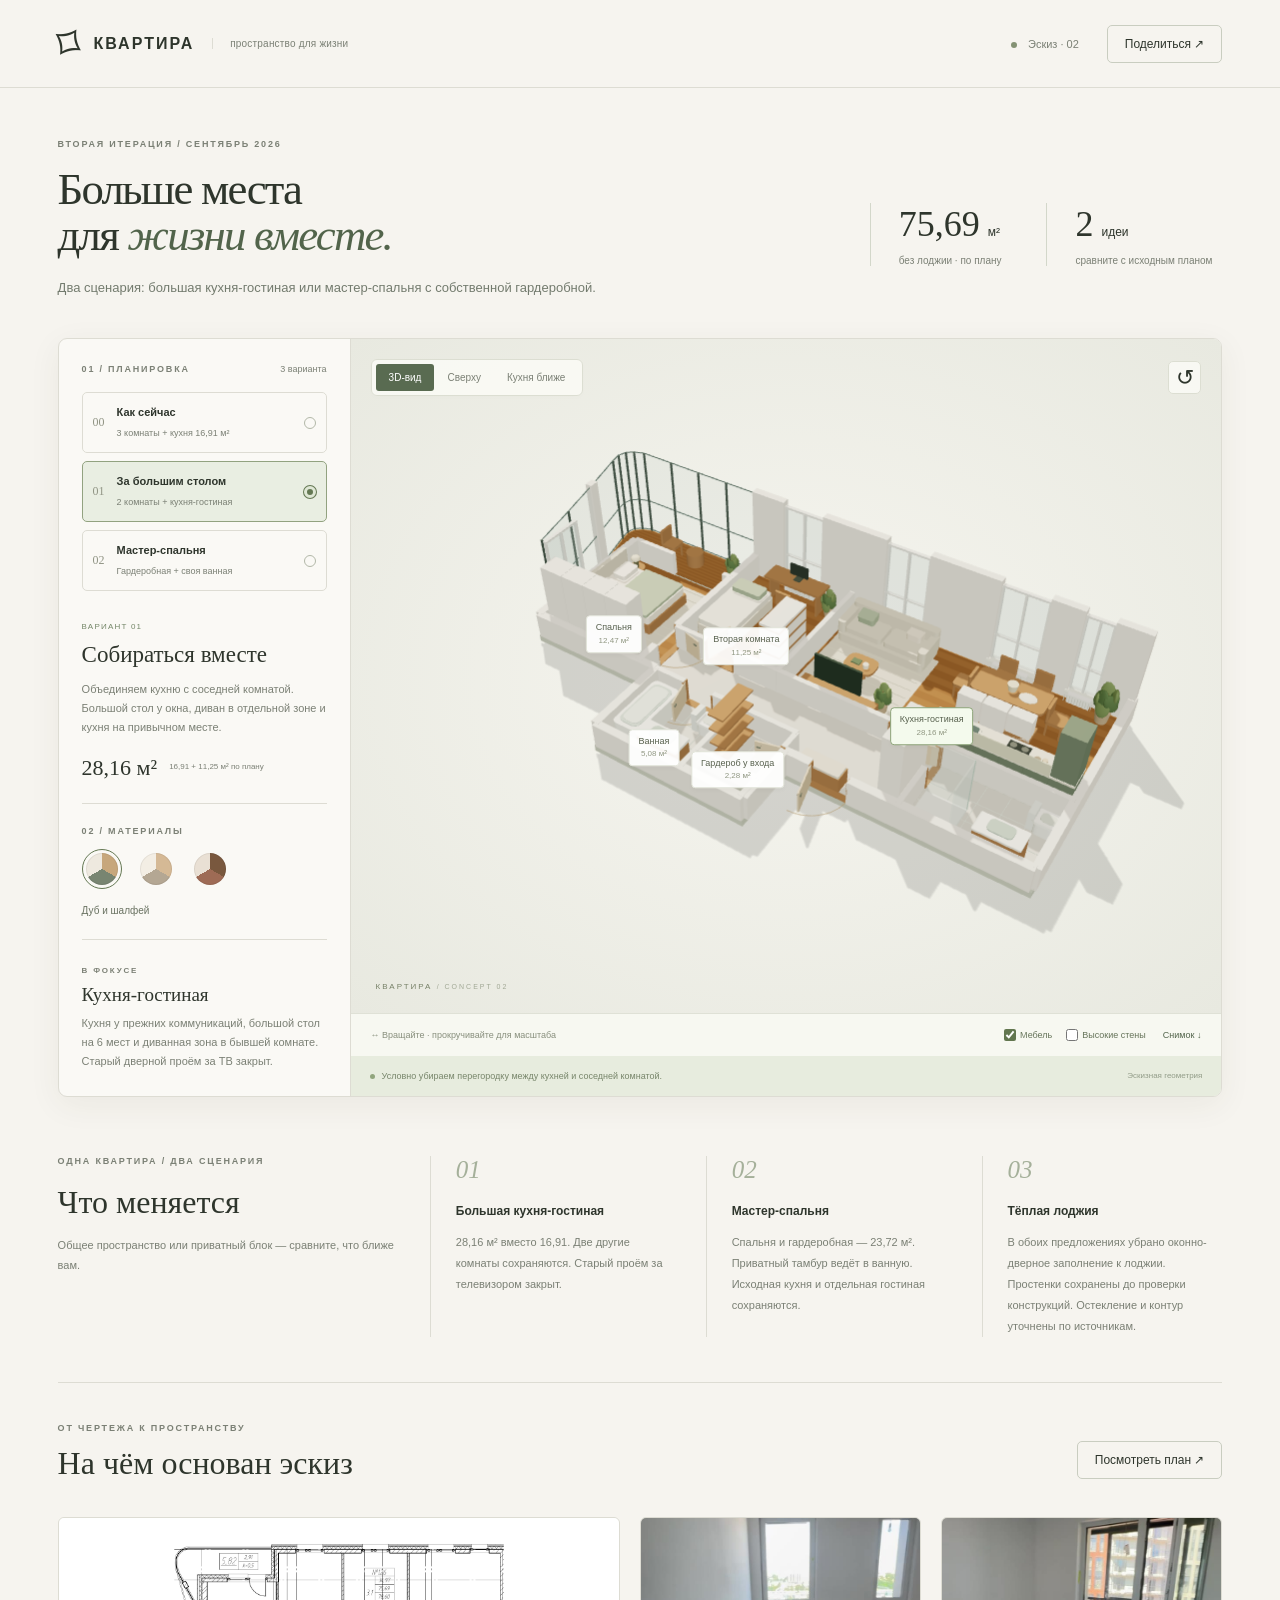
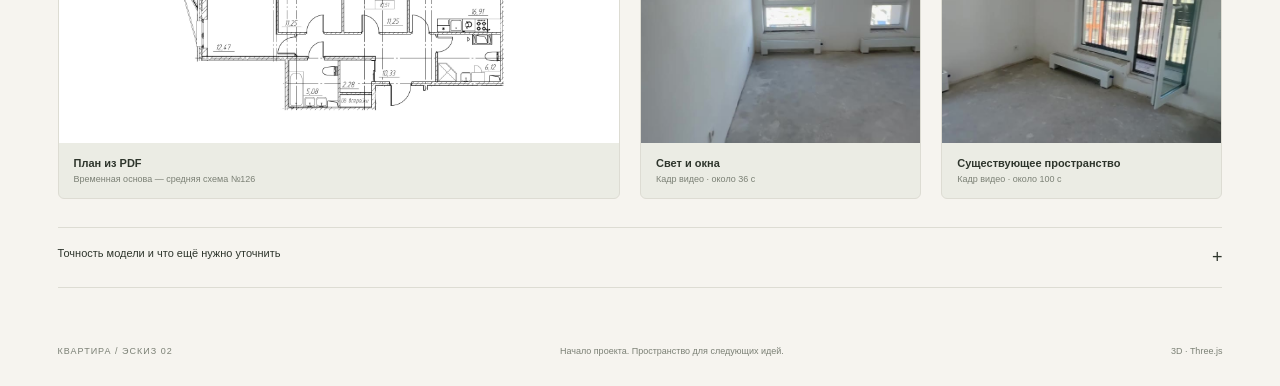
==== index.html @ ef35670b "Add master suite layout and refine balcony and door geometry" ====
<!doctype html><html lang="ru"><head><meta charset="UTF-8"><meta name="viewport" content="width=device-width,initial-scale=1"><meta name="theme-color" content="#f5f3ed"><title>Квартира — пространство для жизни</title><meta name="description" content="Интерактивный эскиз квартиры: из трёхкомнатной в двухкомнатную с большой кухней-гостиной."><link rel="icon" type="image/svg+xml" href="assets/favicon.svg"><link rel="stylesheet" href="style.css"><script type="importmap">{"imports":{"three":"./vendor/three.module.js"}}</script></head><body>
<header><a class="brand" href="#" aria-label="Квартира — начало"><span class="brand-icon">⌑</span> КВАРТИРА<span class="brand-sub">пространство для жизни</span></a><div class="header-right"><span class="status"><i></i> Эскиз · 02</span><button id="share" class="button">Поделиться ↗</button></div></header>
<main><section class="intro"><div><p class="eyebrow">ВТОРАЯ ИТЕРАЦИЯ / СЕНТЯБРЬ 2026</p><h1>Больше места<br>для <em>жизни вместе.</em></h1><p class="lede">Два сценария: большая кухня-гостиная<br class="mobile-break"> или мастер-спальня с собственной гардеробной.</p></div><div class="intro-stats"><div><strong>75,69<span>м²</span></strong><small>без лоджии · по плану</small></div><div><strong>2<span>идеи</span></strong><small>сравните с исходным планом</small></div></div></section>
<section class="workspace" aria-label="Интерактивная модель квартиры"><aside class="sidebar"><div class="side-heading"><span class="eyebrow">01 / ПЛАНИРОВКА</span><span class="small-label">3 варианта</span></div><div class="variants" role="group" aria-label="Варианты планировки">
<button class="variant" data-variant="original" aria-pressed="false"><span class="variant-number">00</span><span><b>Как сейчас</b><small>3 комнаты + кухня 16,91 м²</small></span><span class="radio"></span></button>
<button class="variant active" data-variant="table" aria-pressed="true"><span class="variant-number">01</span><span><b>За большим столом</b><small>2 комнаты + кухня-гостиная</small></span><span class="radio"></span></button>
<button class="variant" data-variant="master" aria-pressed="false"><span class="variant-number">02</span><span><b>Мастер-спальня</b><small>Гардеробная + своя ванная</small></span><span class="radio"></span></button></div>
<div class="concept"><span class="tag" id="variant-tag">ВАРИАНТ 01</span><h2 id="variant-title">Собираться вместе</h2><p id="variant-description">Объединяем кухню с соседней комнатой. Большой стол у окна, диван в отдельной зоне и кухня на привычном месте.</p><div class="concept-metric"><b id="kitchen-area">28,16 м²</b><span id="area-caption">16,91 + 11,25 м² по плану</span></div></div>
<div class="palette-section"><p class="eyebrow">02 / МАТЕРИАЛЫ</p><div class="palettes" role="group" aria-label="Палитра интерьера"><button data-palette="sage" class="palette active" aria-label="Дуб и шалфей" aria-pressed="true"><i style="--a:#c7a77c;--b:#788571;--c:#eee9df"></i></button><button data-palette="sand" class="palette" aria-label="Тёплый минимализм" aria-pressed="false"><i style="--a:#d5b995;--b:#b4a793;--c:#f3eee4"></i></button><button data-palette="clay" class="palette" aria-label="Орех и терракота" aria-pressed="false"><i style="--a:#79583e;--b:#9e6b55;--c:#e9e0d4"></i></button></div><span id="palette-name">Дуб и шалфей</span></div>
<div class="room-info" aria-live="polite"><span class="eyebrow">В ФОКУСЕ</span><h3 id="room-title">Кухня-гостиная</h3><p id="room-description">Кухня у прежних коммуникаций, большой стол на 6 мест и диванная зона в бывшей комнате.</p></div></aside>
<div class="model-panel"><div class="model-toolbar"><div class="segmented" role="group" aria-label="Ракурс"><button data-view="iso" class="active" aria-pressed="true">3D-вид</button><button data-view="top" aria-pressed="false">Сверху</button><button data-view="kitchen" aria-pressed="false">Кухня ближе</button></div><button class="icon-button" id="reset-camera" title="Вернуть начальный ракурс" aria-label="Вернуть начальный ракурс">↺</button></div><div id="viewer" tabindex="0" role="region" aria-label="3D-модель квартиры. Вращение мышью или стрелками, масштаб колесом либо клавишами плюс и минус."><div class="loading" id="loading">Собираем пространство…</div><div id="labels" aria-hidden="true"></div><div class="model-watermark">КВАРТИРА <span>/ CONCEPT 02</span></div></div><div class="model-footer"><span class="gesture">↔ Вращайте · прокручивайте для масштаба</span><div class="model-actions"><label><input id="furniture" type="checkbox" checked> Мебель</label><label><input id="full-walls" type="checkbox"> Высокие стены</label><button id="save-image" title="Сохранить текущий ракурс PNG">Снимок ↓</button></div></div><div class="model-note"><span class="note-dot"></span><span id="model-note">Условно убираем перегородку между кухней и соседней комнатой.</span><span class="scale-note">Эскизная геометрия</span></div></div></section>
<section class="below"><div class="section-intro"><p class="eyebrow">ОДНА КВАРТИРА / ДВА СЦЕНАРИЯ</p><h2>Что меняется</h2><p>Общее пространство или приватный блок — сравните, что ближе вам.</p></div><div class="idea-card"><span>01</span><h3>Большая кухня-гостиная</h3><p>28,16 м² вместо 16,91. Две другие комнаты сохраняются. Старый проём за телевизором закрыт.</p></div><div class="idea-card"><span>02</span><h3>Мастер-спальня</h3><p>Спальня и гардеробная — 23,72 м². Приватный тамбур ведёт в ванную. Исходная кухня и отдельная гостиная сохраняются.</p></div><div class="idea-card"><span>03</span><h3>Тёплая лоджия</h3><p>В обоих предложениях убрано оконно-дверное заполнение к лоджии. Простенки сохранены до проверки конструкций. Остекление и контур уточнены по источникам.</p></div></section>
<section class="sources"><div class="source-header"><div><p class="eyebrow">ОТ ЧЕРТЕЖА К ПРОСТРАНСТВУ</p><h2>На чём основан эскиз</h2></div><button class="button" id="open-plan">Посмотреть план ↗</button></div><div class="source-grid"><figure class="plan-card"><img src="assets/plan.jpg" alt="Исходный план: три комнаты, кухня, два санузла, кладовая и лоджия" loading="lazy"><figcaption><b>План из PDF</b><span>Временная основа — средняя схема №126</span></figcaption></figure><figure><img src="assets/interior-01.jpg" alt="Высокие узкие окна и радиаторы в квартире до ремонта" loading="lazy"><figcaption><b>Свет и окна</b><span>Кадр видео · около 36 с</span></figcaption></figure><figure><img src="assets/interior-02.jpg" alt="Предчистовая отделка и выход из комнаты на лоджию" loading="lazy"><figcaption><b>Существующее пространство</b><span>Кадр видео · около 100 с</span></figcaption></figure></div><details><summary>Точность модели и что ещё нужно уточнить <span>+</span></summary><div class="details-content"><p>В PDF три близких плана: №198, №126 и №54. Номер вашей квартиры ещё не подтверждён. За временную основу взята схема №126: 75,69 м² без лоджии и 78,60 м² с коэффициентом лоджии. Лоджия фактически 5,82 м².</p><p>Площади в интерфейсе прочитаны с чертежа. Линейные размеры, толщина стен, оконные проёмы и мебель восстановлены приблизительно; высота 2,75 м принята для визуализации. Просмотрены 18 кадров видео длительностью 2:20; аудио не транскрибировано.</p><p>Объединение — гипотеза для обсуждения. До ремонта нужно подтвердить конструкцию перегородки, инженерные ограничения, тип плиты и допустимость перепланировки. Мокрые зоны сохранены. В предложениях лоджия показана тёплой: оконно-дверное заполнение демонтировано, простенки оставлены. В легенде PDF несущие стены не обозначены; их статус и возможность дальнейшего демонтажа требуют конструктивного плана. В мастер-варианте объединение функциональное: сохранённая стена между комнатами обходится через приватный тамбур. Это не строительный проект.</p></div></details></section>
<footer><span>КВАРТИРА / ЭСКИЗ 02</span><span>Начало проекта. Пространство для следующих идей.</span><a href="https://threejs.org/" target="_blank" rel="noreferrer">3D · Three.js</a></footer></main><dialog id="plan-dialog"><button id="close-plan" class="button" autofocus>Закрыть ×</button><h2>Исходная схема</h2><img src="assets/plan.jpg" alt="Увеличенный план квартиры из PDF"><p>Средний план №126. Соответствие вашей квартире нужно подтвердить.</p></dialog><div id="toast" role="status" aria-live="polite"></div><script type="module" src="app.js"></script></body></html>
---- style.css ----
:root{--paper:#f6f4ef;--ink:#2e352c;--muted:#7b8075;--line:#dddcd3;--green:#52644b;--soft:#e8ecdf}*{box-sizing:border-box}body{margin:0;background:var(--paper);color:var(--ink);font-family:Arial,Helvetica,sans-serif;font-size:14px;-webkit-font-smoothing:antialiased}button,a,input{-webkit-tap-highlight-color:transparent}button{font:inherit;color:inherit;cursor:pointer}button:focus-visible,a:focus-visible,summary:focus-visible,#viewer:focus-visible{outline:3px solid #8eaa79;outline-offset:3px}a{color:inherit;text-decoration:none}header{height:88px;padding:0 4.5%;display:flex;align-items:center;justify-content:space-between;border-bottom:1px solid var(--line)}.brand{display:flex;align-items:center;gap:12px;font-size:16px;font-weight:700;letter-spacing:2px}.brand-icon{font-size:42px;line-height:1;font-weight:400;transform:rotate(-12deg)}.brand-sub{font-size:10px;letter-spacing:.2px;font-weight:400;border-left:1px solid var(--line);padding-left:17px;margin-left:6px;color:var(--muted)}.header-right{display:flex;gap:28px;align-items:center}.status{font-size:11px;color:var(--muted)}.status i{display:inline-block;width:6px;height:6px;background:#849274;border-radius:100%;margin-right:8px}.button{border:1px solid #c9cdc0;padding:11px 17px;border-radius:5px;background:transparent;font-size:12px}.button:hover{background:#e9ecdf}main{max-width:1720px;margin:auto;padding:0 4.5%}.intro{display:flex;justify-content:space-between;align-items:center;padding:51px 0 39px}.eyebrow{font-size:9px;font-weight:600;letter-spacing:1.8px;color:var(--muted);margin:0 0 18px}h1{font:400 clamp(36px,3.5vw,57px)/1.02 Georgia,'Times New Roman',serif;letter-spacing:-1.8px;margin:0 0 19px}h1 em{font-weight:400;color:var(--green)}.lede{line-height:1.7;font-size:13px;color:#737b6e;margin:0}.mobile-break{display:none}.intro-stats{display:flex;gap:45px;padding:30px 10px 0 30px}.intro-stats>div{border-left:1px solid #d3d7ca;padding-left:28px}.intro-stats strong{font:400 36px Georgia,serif;white-space:nowrap}.intro-stats strong span{font:12px Arial,sans-serif;margin-left:8px}.intro-stats small{display:block;margin-top:10px;font-size:10px;color:var(--muted)}.workspace{display:grid;grid-template-columns:292px minmax(0,1fr);border:1px solid var(--line);border-radius:9px;overflow:hidden;background:#faf9f5;box-shadow:0 8px 32px #383c2510}.sidebar{padding:25px 23px;border-right:1px solid var(--line)}.side-heading{display:flex;justify-content:space-between}.side-heading .eyebrow{margin-bottom:18px}.small-label{font-size:9px;color:var(--muted)}.variants{display:grid;gap:8px}.variant{width:100%;display:flex;align-items:center;text-align:left;gap:12px;border:1px solid var(--line);border-radius:5px;background:transparent;padding:13px 10px}.variant:hover{background:#f0f2e8}.variant.active{background:#e9eee2;border-color:#92a280}.variant-number{font:12px Georgia,serif;color:#919585}.variant b{display:block;font-size:11px;margin-bottom:5px}.variant small{font-size:9px;color:var(--muted);white-space:nowrap}.radio{width:12px;height:12px;border:1px solid #b2b8a8;border-radius:100%;margin-left:auto;flex-shrink:0}.active .radio{background:#647853;border:3px solid #dfe7d5;box-shadow:0 0 0 1px #647853}.concept{padding:25px 0 22px;border-bottom:1px solid var(--line)}.tag{font-size:8px;letter-spacing:1.2px;color:#748768}.concept h2{font:400 23px/1.1 Georgia,serif;margin:10px 0 12px}.concept p,.room-info p{font-size:11px;line-height:1.75;color:var(--muted);margin:0}.concept-metric{margin-top:17px;display:flex;align-items:center;gap:12px}.concept-metric b{font:22px Georgia,serif;white-space:nowrap}.concept-metric span{font-size:8px;color:var(--muted);line-height:1.6}.palette-section{padding:22px 0;border-bottom:1px solid var(--line)}.palette-section .eyebrow{margin-bottom:13px}.palettes{display:flex;gap:14px;margin-bottom:12px}.palette{border:1px solid transparent;background:transparent;border-radius:100%;padding:3px;display:flex}.palette.active{border-color:#647853}.palette i{width:32px;height:32px;border-radius:100%;background:conic-gradient(var(--a) 0 120deg,var(--b) 120deg 240deg,var(--c) 240deg);box-shadow:inset 0 0 0 1px #0001}.palette-section>span{font-size:10px;color:#697261}.room-info{padding-top:20px}.room-info .eyebrow{font-size:8px}.room-info h3{font:19px Georgia,serif;margin:8px 0}.model-panel{min-width:0;position:relative;display:flex;flex-direction:column;background:#eeeee7}.model-toolbar{position:absolute;top:20px;left:20px;right:20px;display:flex;justify-content:space-between;align-items:center;z-index:3;pointer-events:none}.model-toolbar>*{pointer-events:auto}.segmented{display:flex;background:#fafaf5e8;border:1px solid #dcded2;padding:4px;border-radius:6px;box-shadow:0 2px 6px #00000003}.segmented button{background:transparent;border:0;border-radius:3px;padding:8px 13px;font-size:10px;color:var(--muted)}.segmented .active{background:#596b51;color:white}.icon-button{width:33px;height:33px;font-size:22px;background:#fafaf5e8;border:1px solid #dcded2;border-radius:5px}#viewer{position:relative;flex:1;min-height:590px;overflow:hidden;touch-action:none;outline-offset:-4px;background:radial-gradient(ellipse at center,#f6f5ef,#e8e9e0)}#viewer canvas{display:block;width:100%;height:100%;position:absolute;inset:0}#labels{position:absolute;inset:0;pointer-events:none;z-index:2}.room-label{position:absolute;transform:translate(-50%,-50%);text-align:center;font-size:9px;line-height:1.5;white-space:nowrap;color:#59624f;background:#fffffff0;padding:5px 9px;border-radius:4px;box-shadow:0 2px 5px #00000007;pointer-events:auto;cursor:pointer;border:1px solid #e1e3d8}.room-label small{display:block;font-size:8px;color:#909782}.room-label.selected{border-color:#8ca378;background:#f4faed}.model-watermark{position:absolute;bottom:22px;left:25px;z-index:2;font-size:8px;letter-spacing:2px;color:#778168;pointer-events:none}.model-watermark span{font-size:7px;color:#a1a895}.model-footer{display:flex;justify-content:space-between;gap:15px;align-items:center;padding:15px 20px;border-top:1px solid #dfe1d6;background:#f7f8f1;font-size:9px;color:#888f7d}.model-actions{display:flex;align-items:center;gap:14px;flex-wrap:wrap}.model-actions label{display:flex;align-items:center;gap:4px;white-space:nowrap;color:#66745a}.model-actions input{width:12px;height:12px;accent-color:#62764f;margin:0}.model-actions button{border:0;background:none;font-size:9px;padding:0 0 0 3px;color:#52644b}.model-note{padding:13px 19px;display:flex;align-items:center;gap:7px;font-size:9px;background:#e7ecde;color:#78866b;line-height:1.6}.note-dot{width:5px;height:5px;border-radius:100%;background:#91a57d;flex-shrink:0}.scale-note{margin-left:auto;white-space:nowrap;font-size:8px;color:#929c88}.below{display:grid;grid-template-columns:1.4fr 1fr 1fr 1fr;gap:35px;padding:59px 0 45px}.section-intro h2,.source-header h2{font:32px Georgia,serif;margin:0 0 15px}.section-intro p:last-child{font-size:11px;line-height:1.8;color:var(--muted)}.idea-card{border-left:1px solid var(--line);padding-left:25px}.idea-card>span{font:italic 25px Georgia,serif;color:#a5b09a}.idea-card h3{font-size:12px;line-height:1.5;margin:18px 0 12px}.idea-card p{font-size:11px;line-height:1.9;color:var(--muted);margin:0}.sources{border-top:1px solid var(--line);padding:40px 0}.source-header{display:flex;justify-content:space-between;align-items:center;margin-bottom:20px}.source-header .eyebrow{margin-bottom:12px}.source-grid{display:grid;grid-template-columns:2fr 1fr 1fr;gap:20px}figure{margin:0;background:#ebece4;border:1px solid var(--line);border-radius:6px;overflow:hidden}figure>img{width:100%;height:225px;object-fit:cover;display:block}.plan-card>img{object-fit:contain;padding:16px;background:white}figcaption{padding:14px 15px;display:grid;gap:5px}figcaption b{font-size:11px}figcaption span{font-size:9px;color:var(--muted)}details{border-block:1px solid var(--line);margin-top:28px}summary{padding:19px 0;list-style:none;cursor:pointer;font-size:11px;display:flex;justify-content:space-between}summary span{font-size:18px}.details-content{max-width:900px;line-height:1.9;color:var(--muted);font-size:12px;padding:0 0 20px}footer{display:flex;gap:20px;justify-content:space-between;padding:18px 0 30px;font-size:9px;color:var(--muted)}footer>span:first-child{letter-spacing:1px}dialog{max-width:95vw;max-height:90vh;border:1px solid #ccc;border-radius:9px;background:var(--paper);padding:25px;color:var(--ink)}dialog::backdrop{background:#26301a88;backdrop-filter:blur(4px)}dialog img{max-width:100%;max-height:62vh;object-fit:contain}dialog h2{font:28px Georgia,serif}dialog .button{float:right}dialog p{font-size:12px;color:var(--muted)}#toast{position:fixed;bottom:25px;left:50%;transform:translate(-50%,20px);z-index:20;padding:14px 22px;border-radius:6px;background:#34422e;color:white;font-size:12px;opacity:0;transition:.2s;pointer-events:none;max-width:90vw}#toast.visible{opacity:1;transform:translate(-50%,0)}.loading{position:absolute;top:50%;left:50%;transform:translate(-50%,-50%);color:#87917c;font:18px Georgia,serif}.loading.error{width:75%;text-align:center;font:14px/1.8 Arial,sans-serif;z-index:5}.loading.error a{text-decoration:underline}button:disabled{opacity:.5;cursor:not-allowed}@media(min-width:1450px){#viewer{min-height:690px}.sidebar{padding:29px}.workspace{grid-template-columns:315px 1fr}.variant b{font-size:12px}.variant small{font-size:10px}.concept p,.room-info p{font-size:12px}}@media(max-width:1100px){main{padding:0 3%}header{padding:0 3%}.intro-stats{gap:22px}.intro-stats>div{padding-left:18px}.intro-stats strong{font-size:30px}.workspace{grid-template-columns:255px 1fr}.sidebar{padding:22px 16px}.variant{gap:8px}.variant small{font-size:8px}.gesture{display:none}.model-footer{justify-content:flex-end}.scale-note{display:none}.below{gap:20px}.idea-card{padding-left:20px}#viewer{min-height:630px}.room-label{font-size:8px;padding:3px 5px}}@media(max-width:760px){header{height:68px;padding:0 5%}.brand-sub,.status{display:none}.brand{font-size:13px}.brand-icon{font-size:34px}.button{font-size:10px;padding:10px 13px}main{padding:0 5%}.intro{padding:34px 0 26px;display:block}h1{font-size:43px}.intro .eyebrow{font-size:8px}.lede{font-size:11px}.intro-stats{padding:24px 0 0;gap:35px}.intro-stats>div{border-left:0;padding-left:0}.intro-stats strong{font-size:26px}.intro-stats small{font-size:9px;margin-top:7px}.workspace{display:flex;flex-direction:column;overflow:visible}.sidebar{display:contents}.side-heading{order:0;padding:20px 17px 0}.variants{order:1;display:grid;grid-template-columns:repeat(3,1fr);padding:0 12px 15px;gap:6px}.variant{display:block;position:relative;padding:12px 7px;min-height:92px}.variant-number{font-size:10px;display:block;margin-bottom:8px}.variant b{font-size:10px;line-height:1.5;margin-bottom:0}.variant small{display:none}.radio{position:absolute;top:12px;right:10px;width:9px;height:9px}.model-panel{order:2;border-top:1px solid var(--line)}#viewer{min-height:440px}.model-toolbar{top:12px;left:10px;right:10px}.segmented button{padding:8px 11px;font-size:9px}.model-watermark{left:14px;font-size:7px;bottom:15px}.model-footer{padding:13px 10px;justify-content:center}.model-actions{font-size:9px;gap:16px}.model-note{padding:10px 12px;font-size:8px}.concept{order:3;padding:23px 19px 20px}.concept h2{font-size:26px}.concept p{font-size:12px;max-width:520px}.concept-metric span{font-size:9px}.palette-section{order:4;padding:20px;display:grid;grid-template-columns:1fr auto;align-items:center}.palette-section .eyebrow{grid-column:1;margin:0 0 9px}.palettes{grid-column:2;grid-row:1 / span 2;margin:0}.palette-section>span{grid-column:1;grid-row:2}.room-info{order:5;padding:20px}.room-info .eyebrow{margin-bottom:10px}.room-info p{font-size:12px}.below{grid-template-columns:1fr;gap:25px;padding:36px 0}.section-intro h2{font-size:30px}.section-intro p:last-child br{display:none}.idea-card{padding-left:18px;position:relative;padding-right:10px}.idea-card>span{float:left;margin:3px 20px 30px 0}.idea-card h3{margin:0 0 8px}.idea-card p{font-size:11px}.sources{padding:28px 0}.source-header h2{font-size:25px}.source-header{gap:12px;align-items:flex-start}.source-header .eyebrow{font-size:7px}.source-grid{grid-template-columns:1fr 1fr;gap:12px}.source-grid .plan-card{grid-column:1 / -1}.source-grid figure>img{height:200px}.source-grid .plan-card>img{height:auto;min-height:180px}figcaption{padding:12px}figcaption span{font-size:8px}footer{flex-wrap:wrap;font-size:8px;line-height:1.7}footer>span:nth-child(2){order:3;width:100%}.room-label{font-size:7px;padding:3px 4px}.room-label small{font-size:6px}dialog{padding:16px}}@media(prefers-reduced-motion:reduce){*{scroll-behavior:auto!important;transition:none!important}}
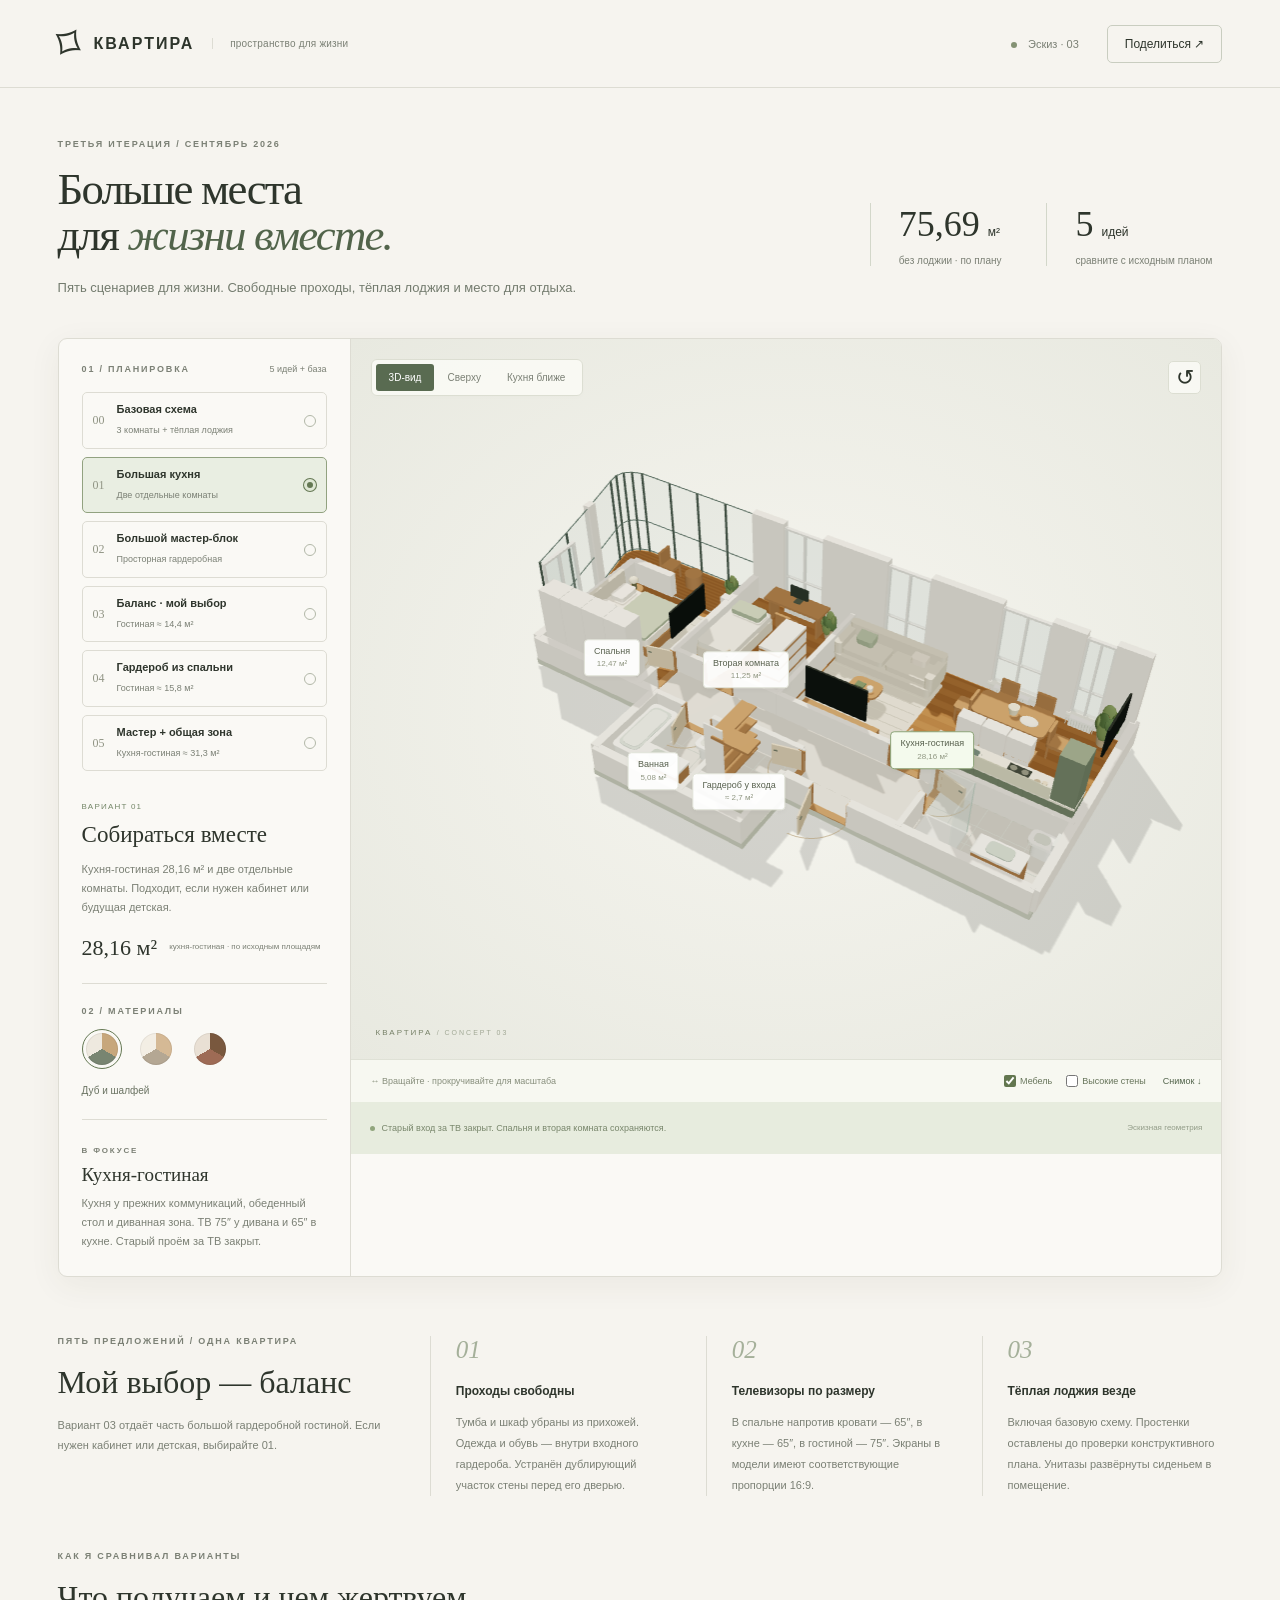
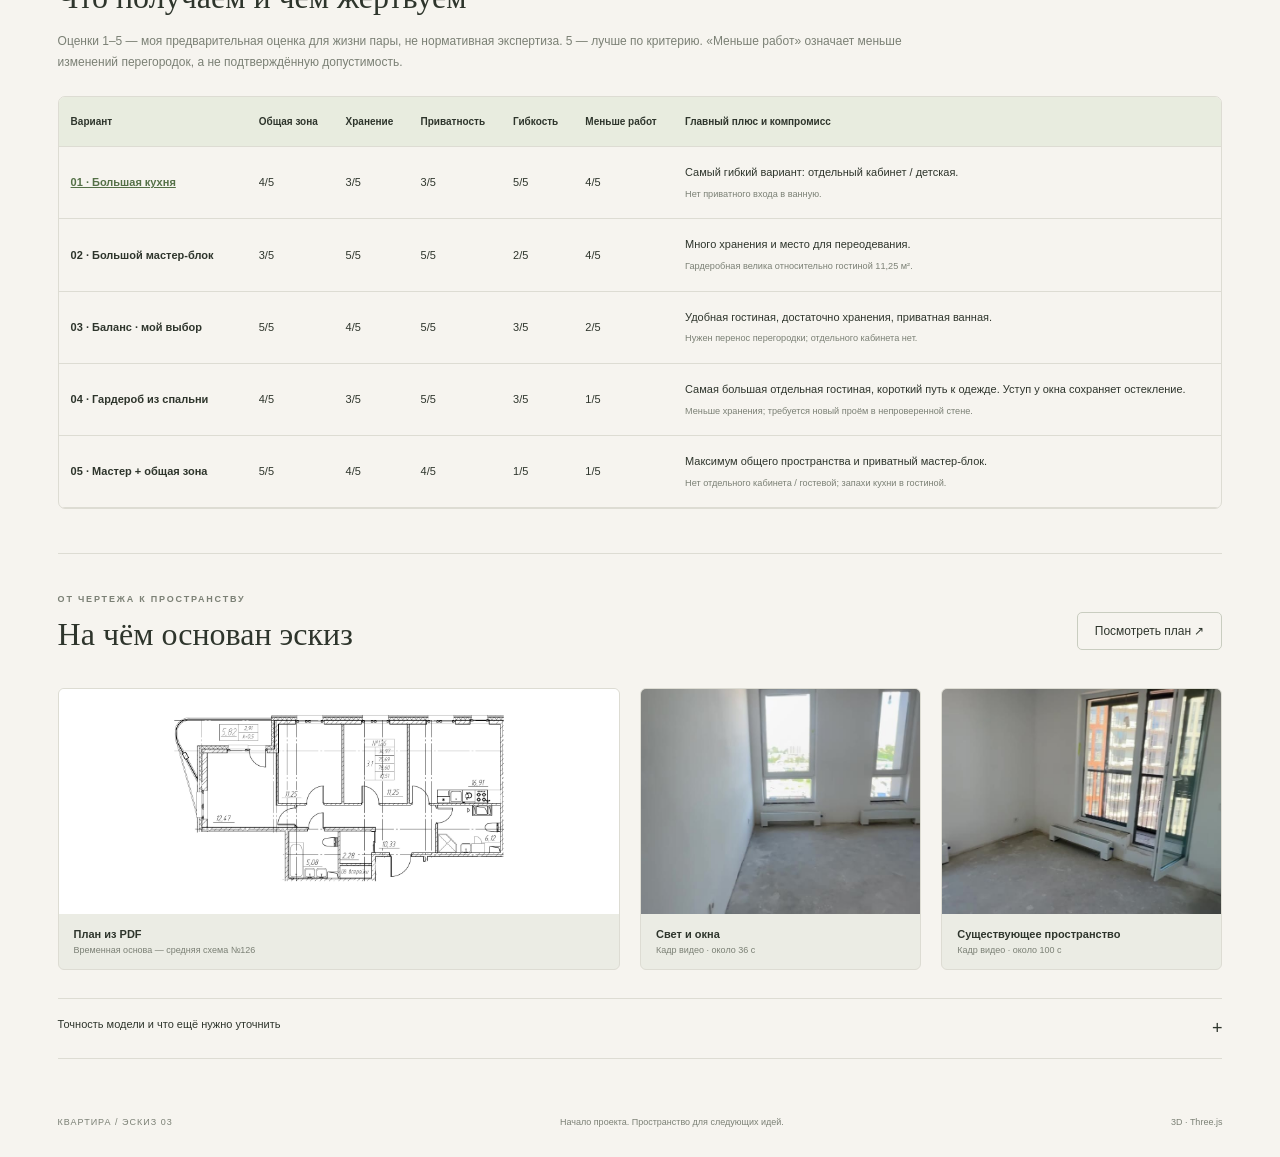
==== commit d29f4df8: "Add five planning options and fix circulation and furniture" ====
--- a/index.html
+++ b/index.html
@@ -1,14 +1,15 @@
 <!doctype html><html lang="ru"><head><meta charset="UTF-8"><meta name="viewport" content="width=device-width,initial-scale=1"><meta name="theme-color" content="#f5f3ed"><title>Квартира — пространство для жизни</title><meta name="description" content="Интерактивный эскиз квартиры: из трёхкомнатной в двухкомнатную с большой кухней-гостиной."><link rel="icon" type="image/svg+xml" href="assets/favicon.svg"><link rel="stylesheet" href="style.css"><script type="importmap">{"imports":{"three":"./vendor/three.module.js"}}</script></head><body>
-<header><a class="brand" href="#" aria-label="Квартира — начало"><span class="brand-icon">⌑</span> КВАРТИРА<span class="brand-sub">пространство для жизни</span></a><div class="header-right"><span class="status"><i></i> Эскиз · 02</span><button id="share" class="button">Поделиться ↗</button></div></header>
-<main><section class="intro"><div><p class="eyebrow">ВТОРАЯ ИТЕРАЦИЯ / СЕНТЯБРЬ 2026</p><h1>Больше места<br>для <em>жизни вместе.</em></h1><p class="lede">Два сценария: большая кухня-гостиная<br class="mobile-break"> или мастер-спальня с собственной гардеробной.</p></div><div class="intro-stats"><div><strong>75,69<span>м²</span></strong><small>без лоджии · по плану</small></div><div><strong>2<span>идеи</span></strong><small>сравните с исходным планом</small></div></div></section>
-<section class="workspace" aria-label="Интерактивная модель квартиры"><aside class="sidebar"><div class="side-heading"><span class="eyebrow">01 / ПЛАНИРОВКА</span><span class="small-label">3 варианта</span></div><div class="variants" role="group" aria-label="Варианты планировки">
+<header><a class="brand" href="#" aria-label="Квартира — начало"><span class="brand-icon">⌑</span> КВАРТИРА<span class="brand-sub">пространство для жизни</span></a><div class="header-right"><span class="status"><i></i> Эскиз · 03</span><button id="share" class="button">Поделиться ↗</button></div></header>
+<main><section class="intro"><div><p class="eyebrow">ТРЕТЬЯ ИТЕРАЦИЯ / СЕНТЯБРЬ 2026</p><h1>Больше места<br>для <em>жизни вместе.</em></h1><p class="lede">Пять сценариев для жизни.<br class="mobile-break"> Свободные проходы, тёплая лоджия и место для отдыха.</p></div><div class="intro-stats"><div><strong>75,69<span>м²</span></strong><small>без лоджии · по плану</small></div><div><strong>5<span>идей</span></strong><small>сравните с исходным планом</small></div></div></section>
+<section class="workspace" aria-label="Интерактивная модель квартиры"><aside class="sidebar"><div class="side-heading"><span class="eyebrow">01 / ПЛАНИРОВКА</span><span class="small-label">5 идей + база</span></div><div class="variants" role="group" aria-label="Варианты планировки">
 <button class="variant" data-variant="original" aria-pressed="false"><span class="variant-number">00</span><span><b>Как сейчас</b><small>3 комнаты + кухня 16,91 м²</small></span><span class="radio"></span></button>
 <button class="variant active" data-variant="table" aria-pressed="true"><span class="variant-number">01</span><span><b>За большим столом</b><small>2 комнаты + кухня-гостиная</small></span><span class="radio"></span></button>
 <button class="variant" data-variant="master" aria-pressed="false"><span class="variant-number">02</span><span><b>Мастер-спальня</b><small>Гардеробная + своя ванная</small></span><span class="radio"></span></button></div>
 <div class="concept"><span class="tag" id="variant-tag">ВАРИАНТ 01</span><h2 id="variant-title">Собираться вместе</h2><p id="variant-description">Объединяем кухню с соседней комнатой. Большой стол у окна, диван в отдельной зоне и кухня на привычном месте.</p><div class="concept-metric"><b id="kitchen-area">28,16 м²</b><span id="area-caption">16,91 + 11,25 м² по плану</span></div></div>
 <div class="palette-section"><p class="eyebrow">02 / МАТЕРИАЛЫ</p><div class="palettes" role="group" aria-label="Палитра интерьера"><button data-palette="sage" class="palette active" aria-label="Дуб и шалфей" aria-pressed="true"><i style="--a:#c7a77c;--b:#788571;--c:#eee9df"></i></button><button data-palette="sand" class="palette" aria-label="Тёплый минимализм" aria-pressed="false"><i style="--a:#d5b995;--b:#b4a793;--c:#f3eee4"></i></button><button data-palette="clay" class="palette" aria-label="Орех и терракота" aria-pressed="false"><i style="--a:#79583e;--b:#9e6b55;--c:#e9e0d4"></i></button></div><span id="palette-name">Дуб и шалфей</span></div>
 <div class="room-info" aria-live="polite"><span class="eyebrow">В ФОКУСЕ</span><h3 id="room-title">Кухня-гостиная</h3><p id="room-description">Кухня у прежних коммуникаций, большой стол на 6 мест и диванная зона в бывшей комнате.</p></div></aside>
-<div class="model-panel"><div class="model-toolbar"><div class="segmented" role="group" aria-label="Ракурс"><button data-view="iso" class="active" aria-pressed="true">3D-вид</button><button data-view="top" aria-pressed="false">Сверху</button><button data-view="kitchen" aria-pressed="false">Кухня ближе</button></div><button class="icon-button" id="reset-camera" title="Вернуть начальный ракурс" aria-label="Вернуть начальный ракурс">↺</button></div><div id="viewer" tabindex="0" role="region" aria-label="3D-модель квартиры. Вращение мышью или стрелками, масштаб колесом либо клавишами плюс и минус."><div class="loading" id="loading">Собираем пространство…</div><div id="labels" aria-hidden="true"></div><div class="model-watermark">КВАРТИРА <span>/ CONCEPT 02</span></div></div><div class="model-footer"><span class="gesture">↔ Вращайте · прокручивайте для масштаба</span><div class="model-actions"><label><input id="furniture" type="checkbox" checked> Мебель</label><label><input id="full-walls" type="checkbox"> Высокие стены</label><button id="save-image" title="Сохранить текущий ракурс PNG">Снимок ↓</button></div></div><div class="model-note"><span class="note-dot"></span><span id="model-note">Условно убираем перегородку между кухней и соседней комнатой.</span><span class="scale-note">Эскизная геометрия</span></div></div></section>
-<section class="below"><div class="section-intro"><p class="eyebrow">ОДНА КВАРТИРА / ДВА СЦЕНАРИЯ</p><h2>Что меняется</h2><p>Общее пространство или приватный блок — сравните, что ближе вам.</p></div><div class="idea-card"><span>01</span><h3>Большая кухня-гостиная</h3><p>28,16 м² вместо 16,91. Две другие комнаты сохраняются. Старый проём за телевизором закрыт.</p></div><div class="idea-card"><span>02</span><h3>Мастер-спальня</h3><p>Спальня и гардеробная — 23,72 м². Приватный тамбур ведёт в ванную. Исходная кухня и отдельная гостиная сохраняются.</p></div><div class="idea-card"><span>03</span><h3>Тёплая лоджия</h3><p>В обоих предложениях убрано оконно-дверное заполнение к лоджии. Простенки сохранены до проверки конструкций. Остекление и контур уточнены по источникам.</p></div></section>
-<section class="sources"><div class="source-header"><div><p class="eyebrow">ОТ ЧЕРТЕЖА К ПРОСТРАНСТВУ</p><h2>На чём основан эскиз</h2></div><button class="button" id="open-plan">Посмотреть план ↗</button></div><div class="source-grid"><figure class="plan-card"><img src="assets/plan.jpg" alt="Исходный план: три комнаты, кухня, два санузла, кладовая и лоджия" loading="lazy"><figcaption><b>План из PDF</b><span>Временная основа — средняя схема №126</span></figcaption></figure><figure><img src="assets/interior-01.jpg" alt="Высокие узкие окна и радиаторы в квартире до ремонта" loading="lazy"><figcaption><b>Свет и окна</b><span>Кадр видео · около 36 с</span></figcaption></figure><figure><img src="assets/interior-02.jpg" alt="Предчистовая отделка и выход из комнаты на лоджию" loading="lazy"><figcaption><b>Существующее пространство</b><span>Кадр видео · около 100 с</span></figcaption></figure></div><details><summary>Точность модели и что ещё нужно уточнить <span>+</span></summary><div class="details-content"><p>В PDF три близких плана: №198, №126 и №54. Номер вашей квартиры ещё не подтверждён. За временную основу взята схема №126: 75,69 м² без лоджии и 78,60 м² с коэффициентом лоджии. Лоджия фактически 5,82 м².</p><p>Площади в интерфейсе прочитаны с чертежа. Линейные размеры, толщина стен, оконные проёмы и мебель восстановлены приблизительно; высота 2,75 м принята для визуализации. Просмотрены 18 кадров видео длительностью 2:20; аудио не транскрибировано.</p><p>Объединение — гипотеза для обсуждения. До ремонта нужно подтвердить конструкцию перегородки, инженерные ограничения, тип плиты и допустимость перепланировки. Мокрые зоны сохранены. В предложениях лоджия показана тёплой: оконно-дверное заполнение демонтировано, простенки оставлены. В легенде PDF несущие стены не обозначены; их статус и возможность дальнейшего демонтажа требуют конструктивного плана. В мастер-варианте объединение функциональное: сохранённая стена между комнатами обходится через приватный тамбур. Это не строительный проект.</p></div></details></section>
-<footer><span>КВАРТИРА / ЭСКИЗ 02</span><span>Начало проекта. Пространство для следующих идей.</span><a href="https://threejs.org/" target="_blank" rel="noreferrer">3D · Three.js</a></footer></main><dialog id="plan-dialog"><button id="close-plan" class="button" autofocus>Закрыть ×</button><h2>Исходная схема</h2><img src="assets/plan.jpg" alt="Увеличенный план квартиры из PDF"><p>Средний план №126. Соответствие вашей квартире нужно подтвердить.</p></dialog><div id="toast" role="status" aria-live="polite"></div><script type="module" src="app.js"></script></body></html>
+<div class="model-panel"><div class="model-toolbar"><div class="segmented" role="group" aria-label="Ракурс"><button data-view="iso" class="active" aria-pressed="true">3D-вид</button><button data-view="top" aria-pressed="false">Сверху</button><button data-view="kitchen" aria-pressed="false">Кухня ближе</button></div><button class="icon-button" id="reset-camera" title="Вернуть начальный ракурс" aria-label="Вернуть начальный ракурс">↺</button></div><div id="viewer" tabindex="0" role="region" aria-label="3D-модель квартиры. Вращение мышью или стрелками, масштаб колесом либо клавишами плюс и минус."><div class="loading" id="loading">Собираем пространство…</div><div id="labels" aria-hidden="true"></div><div class="model-watermark">КВАРТИРА <span>/ CONCEPT 03</span></div></div><div class="model-footer"><span class="gesture">↔ Вращайте · прокручивайте для масштаба</span><div class="model-actions"><label><input id="furniture" type="checkbox" checked> Мебель</label><label><input id="full-walls" type="checkbox"> Высокие стены</label><button id="save-image" title="Сохранить текущий ракурс PNG">Снимок ↓</button></div></div><div class="model-note"><span class="note-dot"></span><span id="model-note">Условно убираем перегородку между кухней и соседней комнатой.</span><span class="scale-note">Эскизная геометрия</span></div></div></section>
+<section class="below"><div class="section-intro"><p class="eyebrow">ПЯТЬ ПРЕДЛОЖЕНИЙ / ОДНА КВАРТИРА</p><h2>Мой выбор — баланс</h2><p>Вариант 03 отдаёт часть большой гардеробной гостиной. Если нужен кабинет или детская, выбирайте 01.</p></div><div class="idea-card"><span>01</span><h3>Проходы свободны</h3><p>Тумба и шкаф убраны из прихожей. Одежда и обувь — внутри входного гардероба. Устранён дублирующий участок стены перед его дверью.</p></div><div class="idea-card"><span>02</span><h3>Телевизоры по размеру</h3><p>В спальне напротив кровати — 65″, в кухне — 65″, в гостиной — 75″. Экраны в модели имеют соответствующие пропорции 16:9.</p></div><div class="idea-card"><span>03</span><h3>Тёплая лоджия везде</h3><p>Включая базовую схему. Простенки оставлены до проверки конструктивного плана. Унитазы развёрнуты сиденьем в помещение.</p></div></section>
+<section class="comparison"><p class="eyebrow">КАК Я СРАВНИВАЛ ВАРИАНТЫ</p><h2>Что получаем и чем жертвуем</h2><p>Оценки 1–5 — моя предварительная оценка для жизни пары, не нормативная экспертиза. 5 — лучше по критерию. «Меньше работ» означает меньше изменений перегородок, а не подтверждённую допустимость.</p><div class="table-scroll"><table><thead><tr><th>Вариант</th><th>Общая зона</th><th>Хранение</th><th>Приватность</th><th>Гибкость</th><th>Меньше работ</th><th>Главный плюс и компромисс</th></tr></thead><tbody id="comparison-body"></tbody></table></div></section>
+<section class="sources"><div class="source-header"><div><p class="eyebrow">ОТ ЧЕРТЕЖА К ПРОСТРАНСТВУ</p><h2>На чём основан эскиз</h2></div><button class="button" id="open-plan">Посмотреть план ↗</button></div><div class="source-grid"><figure class="plan-card"><img src="assets/plan.jpg" alt="Исходный план: три комнаты, кухня, два санузла, кладовая и лоджия" loading="lazy"><figcaption><b>План из PDF</b><span>Временная основа — средняя схема №126</span></figcaption></figure><figure><img src="assets/interior-01.jpg" alt="Высокие узкие окна и радиаторы в квартире до ремонта" loading="lazy"><figcaption><b>Свет и окна</b><span>Кадр видео · около 36 с</span></figcaption></figure><figure><img src="assets/interior-02.jpg" alt="Предчистовая отделка и выход из комнаты на лоджию" loading="lazy"><figcaption><b>Существующее пространство</b><span>Кадр видео · около 100 с</span></figcaption></figure></div><details><summary>Точность модели и что ещё нужно уточнить <span>+</span></summary><div class="details-content"><p>В PDF три близких плана: №198, №126 и №54. Номер вашей квартиры ещё не подтверждён. За временную основу взята схема №126: 75,69 м² без лоджии и 78,60 м² с коэффициентом лоджии. Лоджия фактически 5,82 м².</p><p>Площади в интерфейсе прочитаны с чертежа. Линейные размеры, толщина стен, оконные проёмы и мебель восстановлены приблизительно; высота 2,75 м принята для визуализации. Просмотрены 18 кадров видео длительностью 2:20; аудио не транскрибировано.</p><p>Объединение — гипотеза для обсуждения. До ремонта нужно подтвердить конструкцию перегородки, инженерные ограничения, тип плиты и допустимость перепланировки. Мокрые зоны сохранены. Во всех схемах лоджия показана тёплой: оконно-дверное заполнение демонтировано, простенки оставлены. В легенде PDF несущие стены не обозначены; их статус и возможность дальнейшего демонтажа требуют конструктивного плана. Варианты 03–05 содержат предложения по переносу перегородок; вариант 04 — новый проём из спальни. Эти изменения требуют подтверждения ненесущего статуса. Входной гардероб расширен на 28 см в сторону коридора ради удобного входа. Значком ≈ отмечены площади, оценённые по эскизной геометрии. Это не строительный проект.</p></div></details></section>
+<footer><span>КВАРТИРА / ЭСКИЗ 03</span><span>Начало проекта. Пространство для следующих идей.</span><a href="https://threejs.org/" target="_blank" rel="noreferrer">3D · Three.js</a></footer></main><dialog id="plan-dialog"><button id="close-plan" class="button" autofocus>Закрыть ×</button><h2>Исходная схема</h2><img src="assets/plan.jpg" alt="Увеличенный план квартиры из PDF"><p>Средний план №126. Соответствие вашей квартире нужно подтвердить.</p></dialog><div id="toast" role="status" aria-live="polite"></div><script type="module" src="app.js"></script></body></html>
--- a/style.css
+++ b/style.css
@@ -1 +1,3 @@
 :root{--paper:#f6f4ef;--ink:#2e352c;--muted:#7b8075;--line:#dddcd3;--green:#52644b;--soft:#e8ecdf}*{box-sizing:border-box}body{margin:0;background:var(--paper);color:var(--ink);font-family:Arial,Helvetica,sans-serif;font-size:14px;-webkit-font-smoothing:antialiased}button,a,input{-webkit-tap-highlight-color:transparent}button{font:inherit;color:inherit;cursor:pointer}button:focus-visible,a:focus-visible,summary:focus-visible,#viewer:focus-visible{outline:3px solid #8eaa79;outline-offset:3px}a{color:inherit;text-decoration:none}header{height:88px;padding:0 4.5%;display:flex;align-items:center;justify-content:space-between;border-bottom:1px solid var(--line)}.brand{display:flex;align-items:center;gap:12px;font-size:16px;font-weight:700;letter-spacing:2px}.brand-icon{font-size:42px;line-height:1;font-weight:400;transform:rotate(-12deg)}.brand-sub{font-size:10px;letter-spacing:.2px;font-weight:400;border-left:1px solid var(--line);padding-left:17px;margin-left:6px;color:var(--muted)}.header-right{display:flex;gap:28px;align-items:center}.status{font-size:11px;color:var(--muted)}.status i{display:inline-block;width:6px;height:6px;background:#849274;border-radius:100%;margin-right:8px}.button{border:1px solid #c9cdc0;padding:11px 17px;border-radius:5px;background:transparent;font-size:12px}.button:hover{background:#e9ecdf}main{max-width:1720px;margin:auto;padding:0 4.5%}.intro{display:flex;justify-content:space-between;align-items:center;padding:51px 0 39px}.eyebrow{font-size:9px;font-weight:600;letter-spacing:1.8px;color:var(--muted);margin:0 0 18px}h1{font:400 clamp(36px,3.5vw,57px)/1.02 Georgia,'Times New Roman',serif;letter-spacing:-1.8px;margin:0 0 19px}h1 em{font-weight:400;color:var(--green)}.lede{line-height:1.7;font-size:13px;color:#737b6e;margin:0}.mobile-break{display:none}.intro-stats{display:flex;gap:45px;padding:30px 10px 0 30px}.intro-stats>div{border-left:1px solid #d3d7ca;padding-left:28px}.intro-stats strong{font:400 36px Georgia,serif;white-space:nowrap}.intro-stats strong span{font:12px Arial,sans-serif;margin-left:8px}.intro-stats small{display:block;margin-top:10px;font-size:10px;color:var(--muted)}.workspace{display:grid;grid-template-columns:292px minmax(0,1fr);border:1px solid var(--line);border-radius:9px;overflow:hidden;background:#faf9f5;box-shadow:0 8px 32px #383c2510}.sidebar{padding:25px 23px;border-right:1px solid var(--line)}.side-heading{display:flex;justify-content:space-between}.side-heading .eyebrow{margin-bottom:18px}.small-label{font-size:9px;color:var(--muted)}.variants{display:grid;gap:8px}.variant{width:100%;display:flex;align-items:center;text-align:left;gap:12px;border:1px solid var(--line);border-radius:5px;background:transparent;padding:13px 10px}.variant:hover{background:#f0f2e8}.variant.active{background:#e9eee2;border-color:#92a280}.variant-number{font:12px Georgia,serif;color:#919585}.variant b{display:block;font-size:11px;margin-bottom:5px}.variant small{font-size:9px;color:var(--muted);white-space:nowrap}.radio{width:12px;height:12px;border:1px solid #b2b8a8;border-radius:100%;margin-left:auto;flex-shrink:0}.active .radio{background:#647853;border:3px solid #dfe7d5;box-shadow:0 0 0 1px #647853}.concept{padding:25px 0 22px;border-bottom:1px solid var(--line)}.tag{font-size:8px;letter-spacing:1.2px;color:#748768}.concept h2{font:400 23px/1.1 Georgia,serif;margin:10px 0 12px}.concept p,.room-info p{font-size:11px;line-height:1.75;color:var(--muted);margin:0}.concept-metric{margin-top:17px;display:flex;align-items:center;gap:12px}.concept-metric b{font:22px Georgia,serif;white-space:nowrap}.concept-metric span{font-size:8px;color:var(--muted);line-height:1.6}.palette-section{padding:22px 0;border-bottom:1px solid var(--line)}.palette-section .eyebrow{margin-bottom:13px}.palettes{display:flex;gap:14px;margin-bottom:12px}.palette{border:1px solid transparent;background:transparent;border-radius:100%;padding:3px;display:flex}.palette.active{border-color:#647853}.palette i{width:32px;height:32px;border-radius:100%;background:conic-gradient(var(--a) 0 120deg,var(--b) 120deg 240deg,var(--c) 240deg);box-shadow:inset 0 0 0 1px #0001}.palette-section>span{font-size:10px;color:#697261}.room-info{padding-top:20px}.room-info .eyebrow{font-size:8px}.room-info h3{font:19px Georgia,serif;margin:8px 0}.model-panel{min-width:0;position:relative;display:flex;flex-direction:column;background:#eeeee7}.model-toolbar{position:absolute;top:20px;left:20px;right:20px;display:flex;justify-content:space-between;align-items:center;z-index:3;pointer-events:none}.model-toolbar>*{pointer-events:auto}.segmented{display:flex;background:#fafaf5e8;border:1px solid #dcded2;padding:4px;border-radius:6px;box-shadow:0 2px 6px #00000003}.segmented button{background:transparent;border:0;border-radius:3px;padding:8px 13px;font-size:10px;color:var(--muted)}.segmented .active{background:#596b51;color:white}.icon-button{width:33px;height:33px;font-size:22px;background:#fafaf5e8;border:1px solid #dcded2;border-radius:5px}#viewer{position:relative;flex:1;min-height:590px;overflow:hidden;touch-action:none;outline-offset:-4px;background:radial-gradient(ellipse at center,#f6f5ef,#e8e9e0)}#viewer canvas{display:block;width:100%;height:100%;position:absolute;inset:0}#labels{position:absolute;inset:0;pointer-events:none;z-index:2}.room-label{position:absolute;transform:translate(-50%,-50%);text-align:center;font-size:9px;line-height:1.5;white-space:nowrap;color:#59624f;background:#fffffff0;padding:5px 9px;border-radius:4px;box-shadow:0 2px 5px #00000007;pointer-events:auto;cursor:pointer;border:1px solid #e1e3d8}.room-label small{display:block;font-size:8px;color:#909782}.room-label.selected{border-color:#8ca378;background:#f4faed}.model-watermark{position:absolute;bottom:22px;left:25px;z-index:2;font-size:8px;letter-spacing:2px;color:#778168;pointer-events:none}.model-watermark span{font-size:7px;color:#a1a895}.model-footer{display:flex;justify-content:space-between;gap:15px;align-items:center;padding:15px 20px;border-top:1px solid #dfe1d6;background:#f7f8f1;font-size:9px;color:#888f7d}.model-actions{display:flex;align-items:center;gap:14px;flex-wrap:wrap}.model-actions label{display:flex;align-items:center;gap:4px;white-space:nowrap;color:#66745a}.model-actions input{width:12px;height:12px;accent-color:#62764f;margin:0}.model-actions button{border:0;background:none;font-size:9px;padding:0 0 0 3px;color:#52644b}.model-note{padding:13px 19px;display:flex;align-items:center;gap:7px;font-size:9px;background:#e7ecde;color:#78866b;line-height:1.6}.note-dot{width:5px;height:5px;border-radius:100%;background:#91a57d;flex-shrink:0}.scale-note{margin-left:auto;white-space:nowrap;font-size:8px;color:#929c88}.below{display:grid;grid-template-columns:1.4fr 1fr 1fr 1fr;gap:35px;padding:59px 0 45px}.section-intro h2,.source-header h2{font:32px Georgia,serif;margin:0 0 15px}.section-intro p:last-child{font-size:11px;line-height:1.8;color:var(--muted)}.idea-card{border-left:1px solid var(--line);padding-left:25px}.idea-card>span{font:italic 25px Georgia,serif;color:#a5b09a}.idea-card h3{font-size:12px;line-height:1.5;margin:18px 0 12px}.idea-card p{font-size:11px;line-height:1.9;color:var(--muted);margin:0}.sources{border-top:1px solid var(--line);padding:40px 0}.source-header{display:flex;justify-content:space-between;align-items:center;margin-bottom:20px}.source-header .eyebrow{margin-bottom:12px}.source-grid{display:grid;grid-template-columns:2fr 1fr 1fr;gap:20px}figure{margin:0;background:#ebece4;border:1px solid var(--line);border-radius:6px;overflow:hidden}figure>img{width:100%;height:225px;object-fit:cover;display:block}.plan-card>img{object-fit:contain;padding:16px;background:white}figcaption{padding:14px 15px;display:grid;gap:5px}figcaption b{font-size:11px}figcaption span{font-size:9px;color:var(--muted)}details{border-block:1px solid var(--line);margin-top:28px}summary{padding:19px 0;list-style:none;cursor:pointer;font-size:11px;display:flex;justify-content:space-between}summary span{font-size:18px}.details-content{max-width:900px;line-height:1.9;color:var(--muted);font-size:12px;padding:0 0 20px}footer{display:flex;gap:20px;justify-content:space-between;padding:18px 0 30px;font-size:9px;color:var(--muted)}footer>span:first-child{letter-spacing:1px}dialog{max-width:95vw;max-height:90vh;border:1px solid #ccc;border-radius:9px;background:var(--paper);padding:25px;color:var(--ink)}dialog::backdrop{background:#26301a88;backdrop-filter:blur(4px)}dialog img{max-width:100%;max-height:62vh;object-fit:contain}dialog h2{font:28px Georgia,serif}dialog .button{float:right}dialog p{font-size:12px;color:var(--muted)}#toast{position:fixed;bottom:25px;left:50%;transform:translate(-50%,20px);z-index:20;padding:14px 22px;border-radius:6px;background:#34422e;color:white;font-size:12px;opacity:0;transition:.2s;pointer-events:none;max-width:90vw}#toast.visible{opacity:1;transform:translate(-50%,0)}.loading{position:absolute;top:50%;left:50%;transform:translate(-50%,-50%);color:#87917c;font:18px Georgia,serif}.loading.error{width:75%;text-align:center;font:14px/1.8 Arial,sans-serif;z-index:5}.loading.error a{text-decoration:underline}button:disabled{opacity:.5;cursor:not-allowed}@media(min-width:1450px){#viewer{min-height:690px}.sidebar{padding:29px}.workspace{grid-template-columns:315px 1fr}.variant b{font-size:12px}.variant small{font-size:10px}.concept p,.room-info p{font-size:12px}}@media(max-width:1100px){main{padding:0 3%}header{padding:0 3%}.intro-stats{gap:22px}.intro-stats>div{padding-left:18px}.intro-stats strong{font-size:30px}.workspace{grid-template-columns:255px 1fr}.sidebar{padding:22px 16px}.variant{gap:8px}.variant small{font-size:8px}.gesture{display:none}.model-footer{justify-content:flex-end}.scale-note{display:none}.below{gap:20px}.idea-card{padding-left:20px}#viewer{min-height:630px}.room-label{font-size:8px;padding:3px 5px}}@media(max-width:760px){header{height:68px;padding:0 5%}.brand-sub,.status{display:none}.brand{font-size:13px}.brand-icon{font-size:34px}.button{font-size:10px;padding:10px 13px}main{padding:0 5%}.intro{padding:34px 0 26px;display:block}h1{font-size:43px}.intro .eyebrow{font-size:8px}.lede{font-size:11px}.intro-stats{padding:24px 0 0;gap:35px}.intro-stats>div{border-left:0;padding-left:0}.intro-stats strong{font-size:26px}.intro-stats small{font-size:9px;margin-top:7px}.workspace{display:flex;flex-direction:column;overflow:visible}.sidebar{display:contents}.side-heading{order:0;padding:20px 17px 0}.variants{order:1;display:grid;grid-template-columns:repeat(3,1fr);padding:0 12px 15px;gap:6px}.variant{display:block;position:relative;padding:12px 7px;min-height:92px}.variant-number{font-size:10px;display:block;margin-bottom:8px}.variant b{font-size:10px;line-height:1.5;margin-bottom:0}.variant small{display:none}.radio{position:absolute;top:12px;right:10px;width:9px;height:9px}.model-panel{order:2;border-top:1px solid var(--line)}#viewer{min-height:440px}.model-toolbar{top:12px;left:10px;right:10px}.segmented button{padding:8px 11px;font-size:9px}.model-watermark{left:14px;font-size:7px;bottom:15px}.model-footer{padding:13px 10px;justify-content:center}.model-actions{font-size:9px;gap:16px}.model-note{padding:10px 12px;font-size:8px}.concept{order:3;padding:23px 19px 20px}.concept h2{font-size:26px}.concept p{font-size:12px;max-width:520px}.concept-metric span{font-size:9px}.palette-section{order:4;padding:20px;display:grid;grid-template-columns:1fr auto;align-items:center}.palette-section .eyebrow{grid-column:1;margin:0 0 9px}.palettes{grid-column:2;grid-row:1 / span 2;margin:0}.palette-section>span{grid-column:1;grid-row:2}.room-info{order:5;padding:20px}.room-info .eyebrow{margin-bottom:10px}.room-info p{font-size:12px}.below{grid-template-columns:1fr;gap:25px;padding:36px 0}.section-intro h2{font-size:30px}.section-intro p:last-child br{display:none}.idea-card{padding-left:18px;position:relative;padding-right:10px}.idea-card>span{float:left;margin:3px 20px 30px 0}.idea-card h3{margin:0 0 8px}.idea-card p{font-size:11px}.sources{padding:28px 0}.source-header h2{font-size:25px}.source-header{gap:12px;align-items:flex-start}.source-header .eyebrow{font-size:7px}.source-grid{grid-template-columns:1fr 1fr;gap:12px}.source-grid .plan-card{grid-column:1 / -1}.source-grid figure>img{height:200px}.source-grid .plan-card>img{height:auto;min-height:180px}figcaption{padding:12px}figcaption span{font-size:8px}footer{flex-wrap:wrap;font-size:8px;line-height:1.7}footer>span:nth-child(2){order:3;width:100%}.room-label{font-size:7px;padding:3px 4px}.room-label small{font-size:6px}dialog{padding:16px}}@media(prefers-reduced-motion:reduce){*{scroll-behavior:auto!important;transition:none!important}}
+
+.comparison{padding:10px 0 44px}.comparison h2{font:32px Georgia,serif;margin:0 0 15px}.comparison>p:not(.eyebrow){font-size:12px;line-height:1.8;color:var(--muted);max-width:850px}.table-scroll{overflow-x:auto;border:1px solid var(--line);border-radius:7px;margin-top:22px}.comparison table{border-collapse:collapse;width:100%;min-width:850px;text-align:left;font-size:11px}.comparison th,.comparison td{padding:16px 12px;border-bottom:1px solid var(--line);line-height:1.7}.comparison thead{background:#e8ecdf;font-size:10px}.comparison tbody th{min-width:180px}.comparison td:last-child{min-width:240px}.comparison td small{display:block;color:var(--muted);margin-top:5px}.comparison button{border:0;background:transparent;padding:0;text-align:left;font-weight:600}.comparison button:hover,.comparison button.active{color:#547047;text-decoration:underline}.variant small{white-space:normal;line-height:1.5}.variants .variant{padding-block:10px}.model-panel{align-self:start;width:100%}#viewer{height:720px;flex:none}.model-note{min-height:52px}@media(max-width:760px){#viewer{height:440px}.variants{grid-template-columns:repeat(3,minmax(0,1fr))}.variant{min-height:82px}.comparison h2{font-size:27px}.comparison>p:not(.eyebrow){font-size:11px}.model-panel{align-self:auto}}
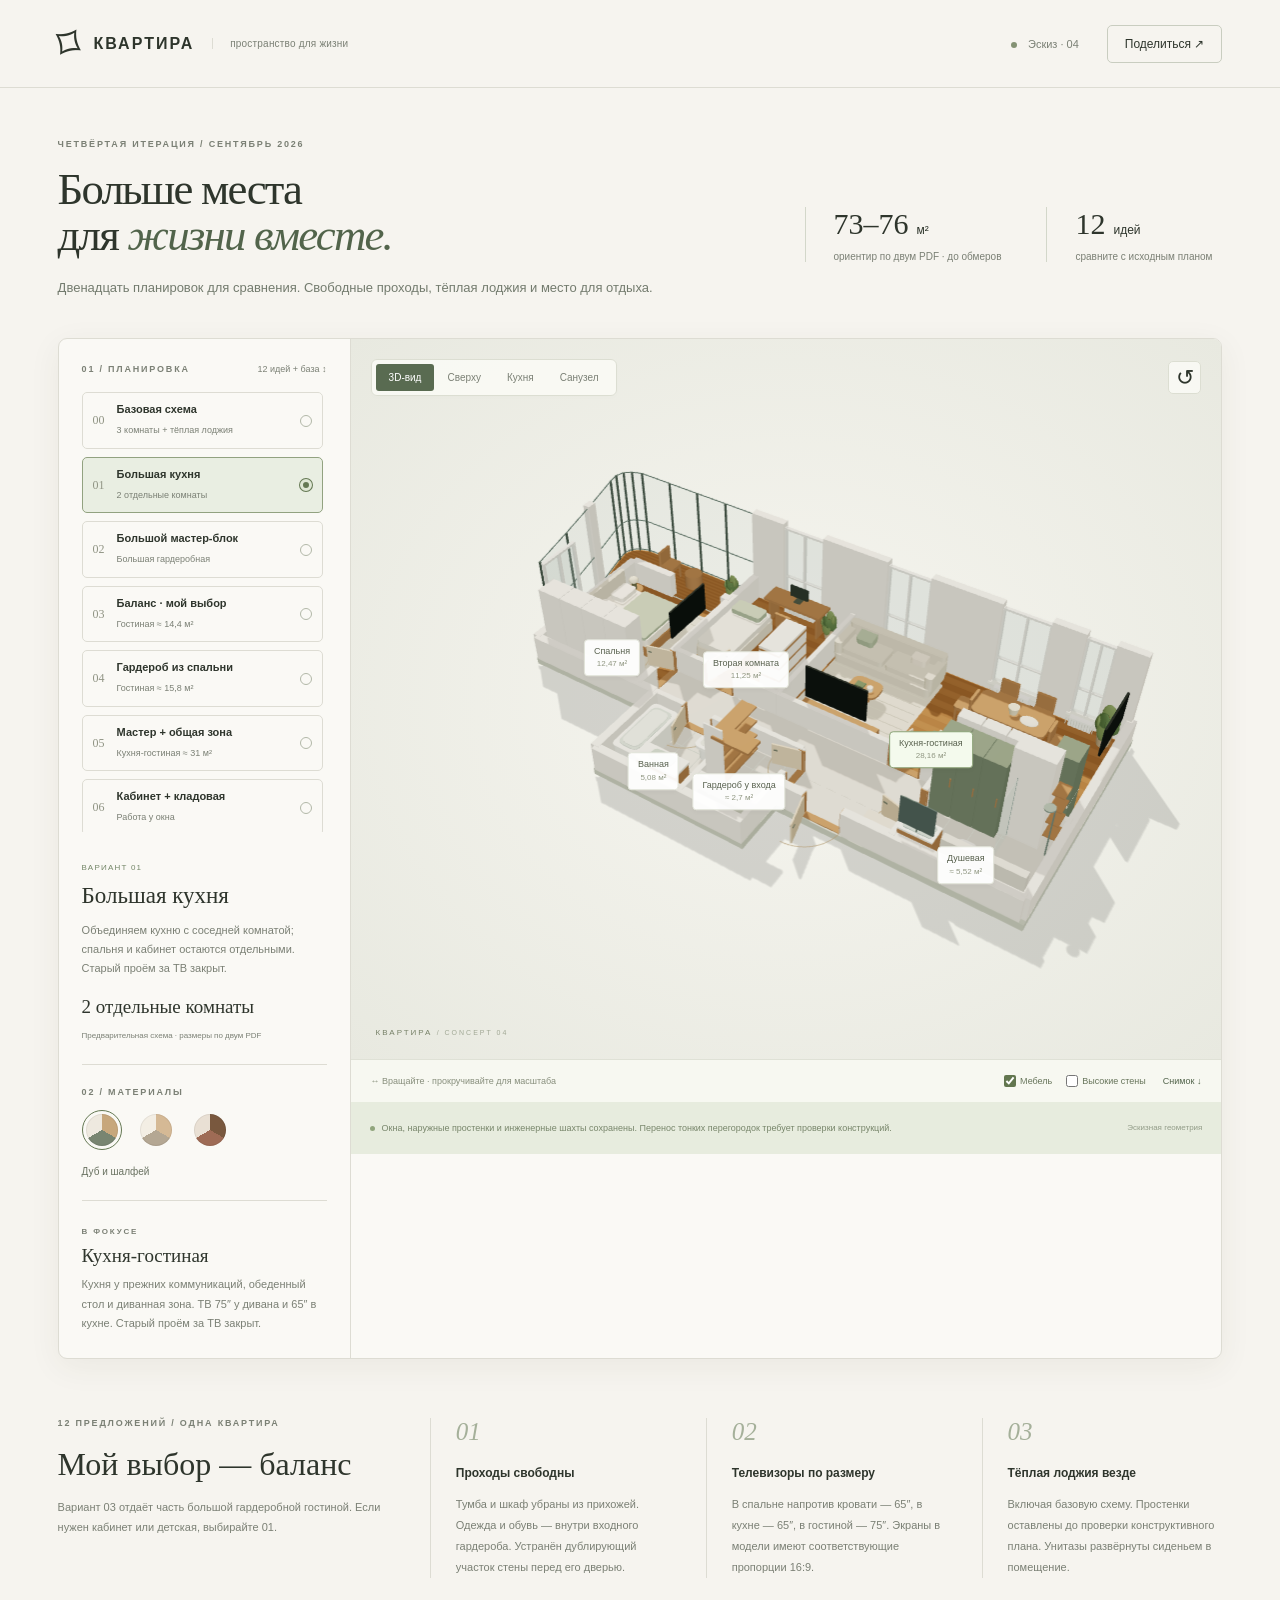
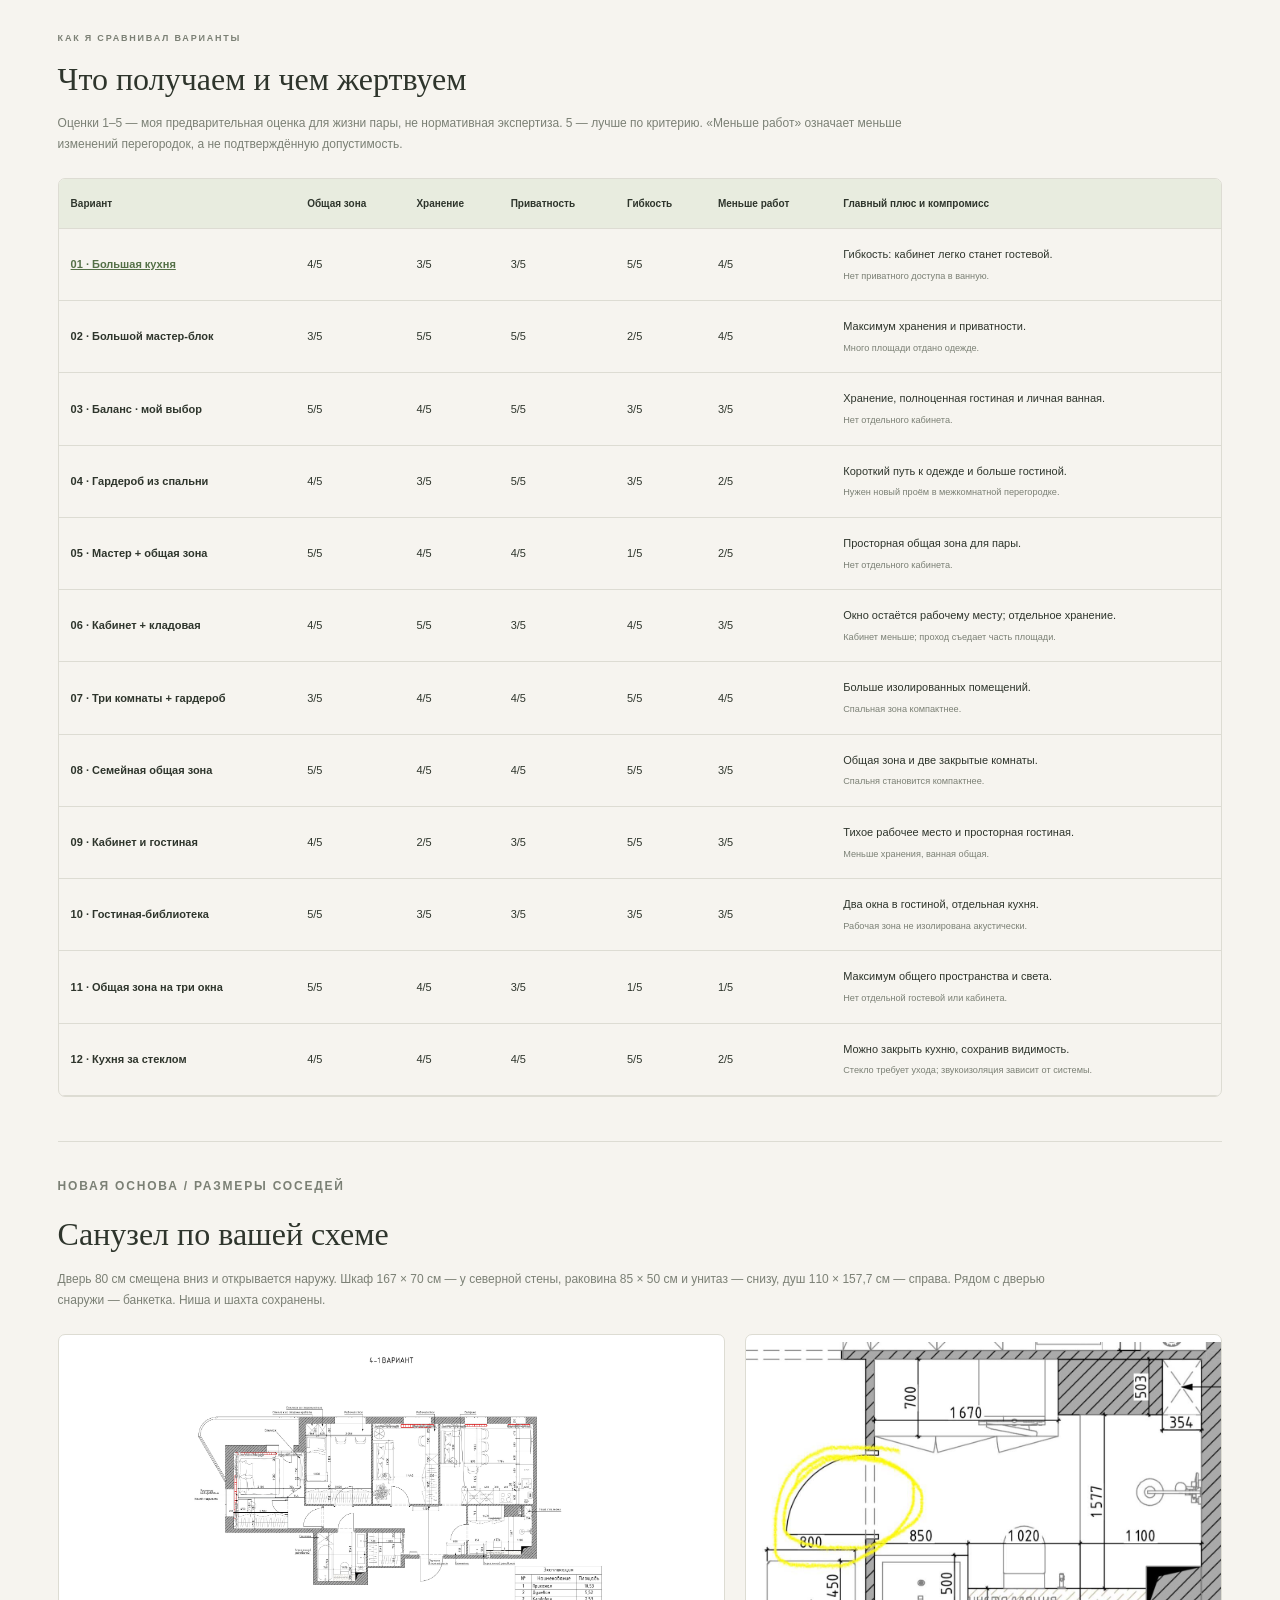
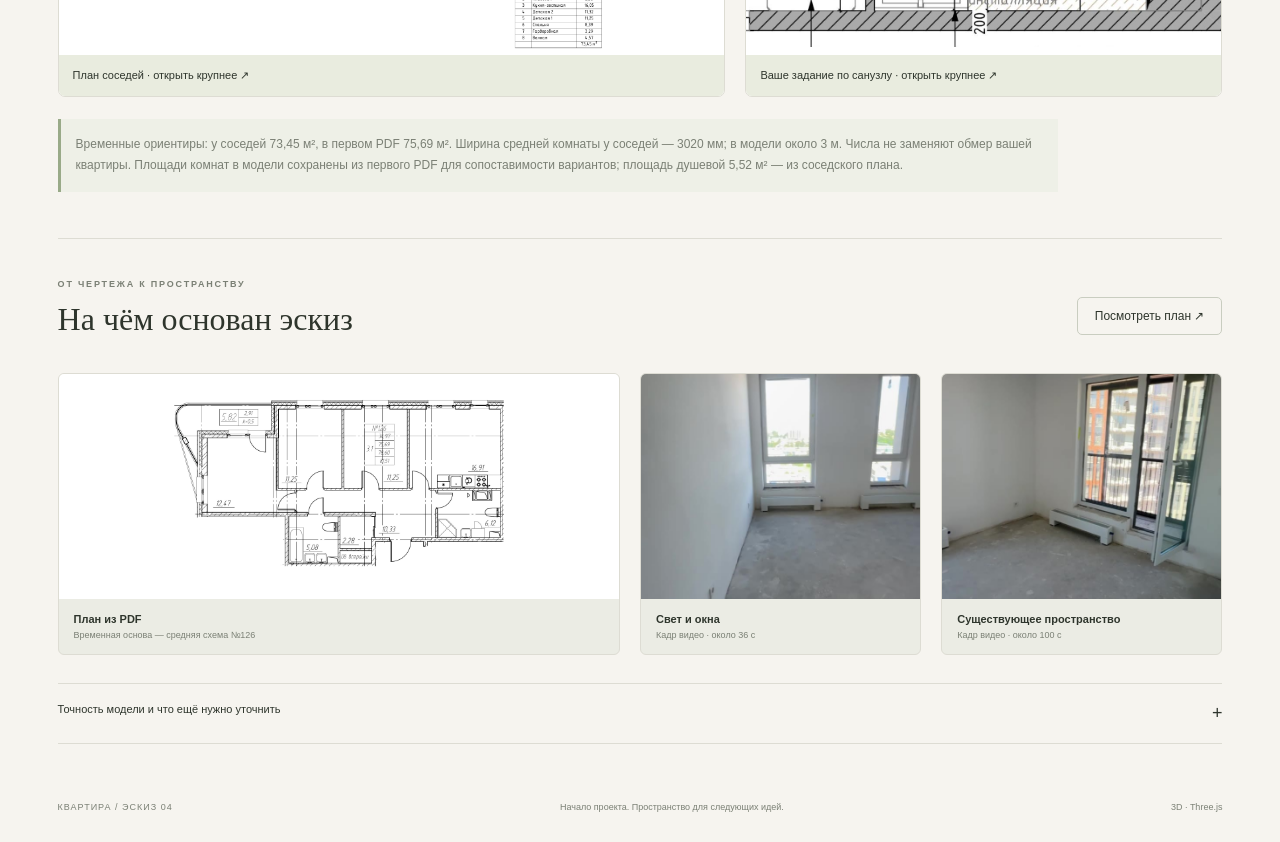
==== commit a681ffed: "Add twelve layouts and match bathroom to dimensioned reference" ====
--- a/index.html
+++ b/index.html
@@ -1,15 +1,15 @@
-<!doctype html><html lang="ru"><head><meta charset="UTF-8"><meta name="viewport" content="width=device-width,initial-scale=1"><meta name="theme-color" content="#f5f3ed"><title>Квартира — пространство для жизни</title><meta name="description" content="Интерактивный эскиз квартиры: из трёхкомнатной в двухкомнатную с большой кухней-гостиной."><link rel="icon" type="image/svg+xml" href="assets/favicon.svg"><link rel="stylesheet" href="style.css"><script type="importmap">{"imports":{"three":"./vendor/three.module.js"}}</script></head><body>
-<header><a class="brand" href="#" aria-label="Квартира — начало"><span class="brand-icon">⌑</span> КВАРТИРА<span class="brand-sub">пространство для жизни</span></a><div class="header-right"><span class="status"><i></i> Эскиз · 03</span><button id="share" class="button">Поделиться ↗</button></div></header>
-<main><section class="intro"><div><p class="eyebrow">ТРЕТЬЯ ИТЕРАЦИЯ / СЕНТЯБРЬ 2026</p><h1>Больше места<br>для <em>жизни вместе.</em></h1><p class="lede">Пять сценариев для жизни.<br class="mobile-break"> Свободные проходы, тёплая лоджия и место для отдыха.</p></div><div class="intro-stats"><div><strong>75,69<span>м²</span></strong><small>без лоджии · по плану</small></div><div><strong>5<span>идей</span></strong><small>сравните с исходным планом</small></div></div></section>
-<section class="workspace" aria-label="Интерактивная модель квартиры"><aside class="sidebar"><div class="side-heading"><span class="eyebrow">01 / ПЛАНИРОВКА</span><span class="small-label">5 идей + база</span></div><div class="variants" role="group" aria-label="Варианты планировки">
+<!doctype html><html lang="ru"><head><meta charset="UTF-8"><meta name="viewport" content="width=device-width,initial-scale=1"><meta name="theme-color" content="#f5f3ed"><title>Квартира — пространство для жизни</title><meta name="description" content="Интерактивный эскиз квартиры: из трёхкомнатной в двухкомнатную с большой кухней-гостиной."><link rel="icon" type="image/svg+xml" href="assets/favicon.svg"><link rel="stylesheet" href="style.css?v=4"><script type="importmap">{"imports":{"three":"./vendor/three.module.js"}}</script></head><body>
+<header><a class="brand" href="#" aria-label="Квартира — начало"><span class="brand-icon">⌑</span> КВАРТИРА<span class="brand-sub">пространство для жизни</span></a><div class="header-right"><span class="status"><i></i> Эскиз · 04</span><button id="share" class="button">Поделиться ↗</button></div></header>
+<main><section class="intro"><div><p class="eyebrow">ЧЕТВЁРТАЯ ИТЕРАЦИЯ / СЕНТЯБРЬ 2026</p><h1>Больше места<br>для <em>жизни вместе.</em></h1><p class="lede">Двенадцать планировок для сравнения.<br class="mobile-break"> Свободные проходы, тёплая лоджия и место для отдыха.</p></div><div class="intro-stats"><div><strong>73–76<span>м²</span></strong><small>ориентир по двум PDF · до обмеров</small></div><div><strong>12<span>идей</span></strong><small>сравните с исходным планом</small></div></div></section>
+<section class="workspace" aria-label="Интерактивная модель квартиры"><aside class="sidebar"><div class="side-heading"><span class="eyebrow">01 / ПЛАНИРОВКА</span><span class="small-label">12 идей + база ↕</span></div><div class="variants" role="group" aria-label="Варианты планировки">
 <button class="variant" data-variant="original" aria-pressed="false"><span class="variant-number">00</span><span><b>Как сейчас</b><small>3 комнаты + кухня 16,91 м²</small></span><span class="radio"></span></button>
 <button class="variant active" data-variant="table" aria-pressed="true"><span class="variant-number">01</span><span><b>За большим столом</b><small>2 комнаты + кухня-гостиная</small></span><span class="radio"></span></button>
 <button class="variant" data-variant="master" aria-pressed="false"><span class="variant-number">02</span><span><b>Мастер-спальня</b><small>Гардеробная + своя ванная</small></span><span class="radio"></span></button></div>
 <div class="concept"><span class="tag" id="variant-tag">ВАРИАНТ 01</span><h2 id="variant-title">Собираться вместе</h2><p id="variant-description">Объединяем кухню с соседней комнатой. Большой стол у окна, диван в отдельной зоне и кухня на привычном месте.</p><div class="concept-metric"><b id="kitchen-area">28,16 м²</b><span id="area-caption">16,91 + 11,25 м² по плану</span></div></div>
 <div class="palette-section"><p class="eyebrow">02 / МАТЕРИАЛЫ</p><div class="palettes" role="group" aria-label="Палитра интерьера"><button data-palette="sage" class="palette active" aria-label="Дуб и шалфей" aria-pressed="true"><i style="--a:#c7a77c;--b:#788571;--c:#eee9df"></i></button><button data-palette="sand" class="palette" aria-label="Тёплый минимализм" aria-pressed="false"><i style="--a:#d5b995;--b:#b4a793;--c:#f3eee4"></i></button><button data-palette="clay" class="palette" aria-label="Орех и терракота" aria-pressed="false"><i style="--a:#79583e;--b:#9e6b55;--c:#e9e0d4"></i></button></div><span id="palette-name">Дуб и шалфей</span></div>
 <div class="room-info" aria-live="polite"><span class="eyebrow">В ФОКУСЕ</span><h3 id="room-title">Кухня-гостиная</h3><p id="room-description">Кухня у прежних коммуникаций, большой стол на 6 мест и диванная зона в бывшей комнате.</p></div></aside>
-<div class="model-panel"><div class="model-toolbar"><div class="segmented" role="group" aria-label="Ракурс"><button data-view="iso" class="active" aria-pressed="true">3D-вид</button><button data-view="top" aria-pressed="false">Сверху</button><button data-view="kitchen" aria-pressed="false">Кухня ближе</button></div><button class="icon-button" id="reset-camera" title="Вернуть начальный ракурс" aria-label="Вернуть начальный ракурс">↺</button></div><div id="viewer" tabindex="0" role="region" aria-label="3D-модель квартиры. Вращение мышью или стрелками, масштаб колесом либо клавишами плюс и минус."><div class="loading" id="loading">Собираем пространство…</div><div id="labels" aria-hidden="true"></div><div class="model-watermark">КВАРТИРА <span>/ CONCEPT 03</span></div></div><div class="model-footer"><span class="gesture">↔ Вращайте · прокручивайте для масштаба</span><div class="model-actions"><label><input id="furniture" type="checkbox" checked> Мебель</label><label><input id="full-walls" type="checkbox"> Высокие стены</label><button id="save-image" title="Сохранить текущий ракурс PNG">Снимок ↓</button></div></div><div class="model-note"><span class="note-dot"></span><span id="model-note">Условно убираем перегородку между кухней и соседней комнатой.</span><span class="scale-note">Эскизная геометрия</span></div></div></section>
-<section class="below"><div class="section-intro"><p class="eyebrow">ПЯТЬ ПРЕДЛОЖЕНИЙ / ОДНА КВАРТИРА</p><h2>Мой выбор — баланс</h2><p>Вариант 03 отдаёт часть большой гардеробной гостиной. Если нужен кабинет или детская, выбирайте 01.</p></div><div class="idea-card"><span>01</span><h3>Проходы свободны</h3><p>Тумба и шкаф убраны из прихожей. Одежда и обувь — внутри входного гардероба. Устранён дублирующий участок стены перед его дверью.</p></div><div class="idea-card"><span>02</span><h3>Телевизоры по размеру</h3><p>В спальне напротив кровати — 65″, в кухне — 65″, в гостиной — 75″. Экраны в модели имеют соответствующие пропорции 16:9.</p></div><div class="idea-card"><span>03</span><h3>Тёплая лоджия везде</h3><p>Включая базовую схему. Простенки оставлены до проверки конструктивного плана. Унитазы развёрнуты сиденьем в помещение.</p></div></section>
+<div class="model-panel"><div class="model-toolbar"><div class="segmented" role="group" aria-label="Ракурс"><button data-view="iso" class="active" aria-pressed="true">3D-вид</button><button data-view="top" aria-pressed="false">Сверху</button><button data-view="kitchen" aria-pressed="false">Кухня</button><button data-view="shower" aria-pressed="false">Санузел</button></div><button class="icon-button" id="reset-camera" title="Вернуть начальный ракурс" aria-label="Вернуть начальный ракурс">↺</button></div><div id="viewer" tabindex="0" role="region" aria-label="3D-модель квартиры. Вращение мышью или стрелками, масштаб колесом либо клавишами плюс и минус."><div class="loading" id="loading">Собираем пространство…</div><div id="labels" aria-hidden="true"></div><div class="model-watermark">КВАРТИРА <span>/ CONCEPT 04</span></div></div><div class="model-footer"><span class="gesture">↔ Вращайте · прокручивайте для масштаба</span><div class="model-actions"><label><input id="furniture" type="checkbox" checked> Мебель</label><label><input id="full-walls" type="checkbox"> Высокие стены</label><button id="save-image" title="Сохранить текущий ракурс PNG">Снимок ↓</button></div></div><div class="model-note"><span class="note-dot"></span><span id="model-note">Условно убираем перегородку между кухней и соседней комнатой.</span><span class="scale-note">Эскизная геометрия</span></div></div></section>
+<section class="below"><div class="section-intro"><p class="eyebrow">12 ПРЕДЛОЖЕНИЙ / ОДНА КВАРТИРА</p><h2>Мой выбор — баланс</h2><p>Вариант 03 отдаёт часть большой гардеробной гостиной. Если нужен кабинет или детская, выбирайте 01.</p></div><div class="idea-card"><span>01</span><h3>Проходы свободны</h3><p>Тумба и шкаф убраны из прихожей. Одежда и обувь — внутри входного гардероба. Устранён дублирующий участок стены перед его дверью.</p></div><div class="idea-card"><span>02</span><h3>Телевизоры по размеру</h3><p>В спальне напротив кровати — 65″, в кухне — 65″, в гостиной — 75″. Экраны в модели имеют соответствующие пропорции 16:9.</p></div><div class="idea-card"><span>03</span><h3>Тёплая лоджия везде</h3><p>Включая базовую схему. Простенки оставлены до проверки конструктивного плана. Унитазы развёрнуты сиденьем в помещение.</p></div></section>
 <section class="comparison"><p class="eyebrow">КАК Я СРАВНИВАЛ ВАРИАНТЫ</p><h2>Что получаем и чем жертвуем</h2><p>Оценки 1–5 — моя предварительная оценка для жизни пары, не нормативная экспертиза. 5 — лучше по критерию. «Меньше работ» означает меньше изменений перегородок, а не подтверждённую допустимость.</p><div class="table-scroll"><table><thead><tr><th>Вариант</th><th>Общая зона</th><th>Хранение</th><th>Приватность</th><th>Гибкость</th><th>Меньше работ</th><th>Главный плюс и компромисс</th></tr></thead><tbody id="comparison-body"></tbody></table></div></section>
-<section class="sources"><div class="source-header"><div><p class="eyebrow">ОТ ЧЕРТЕЖА К ПРОСТРАНСТВУ</p><h2>На чём основан эскиз</h2></div><button class="button" id="open-plan">Посмотреть план ↗</button></div><div class="source-grid"><figure class="plan-card"><img src="assets/plan.jpg" alt="Исходный план: три комнаты, кухня, два санузла, кладовая и лоджия" loading="lazy"><figcaption><b>План из PDF</b><span>Временная основа — средняя схема №126</span></figcaption></figure><figure><img src="assets/interior-01.jpg" alt="Высокие узкие окна и радиаторы в квартире до ремонта" loading="lazy"><figcaption><b>Свет и окна</b><span>Кадр видео · около 36 с</span></figcaption></figure><figure><img src="assets/interior-02.jpg" alt="Предчистовая отделка и выход из комнаты на лоджию" loading="lazy"><figcaption><b>Существующее пространство</b><span>Кадр видео · около 100 с</span></figcaption></figure></div><details><summary>Точность модели и что ещё нужно уточнить <span>+</span></summary><div class="details-content"><p>В PDF три близких плана: №198, №126 и №54. Номер вашей квартиры ещё не подтверждён. За временную основу взята схема №126: 75,69 м² без лоджии и 78,60 м² с коэффициентом лоджии. Лоджия фактически 5,82 м².</p><p>Площади в интерфейсе прочитаны с чертежа. Линейные размеры, толщина стен, оконные проёмы и мебель восстановлены приблизительно; высота 2,75 м принята для визуализации. Просмотрены 18 кадров видео длительностью 2:20; аудио не транскрибировано.</p><p>Объединение — гипотеза для обсуждения. До ремонта нужно подтвердить конструкцию перегородки, инженерные ограничения, тип плиты и допустимость перепланировки. Мокрые зоны сохранены. Во всех схемах лоджия показана тёплой: оконно-дверное заполнение демонтировано, простенки оставлены. В легенде PDF несущие стены не обозначены; их статус и возможность дальнейшего демонтажа требуют конструктивного плана. Варианты 03–05 содержат предложения по переносу перегородок; вариант 04 — новый проём из спальни. Эти изменения требуют подтверждения ненесущего статуса. Входной гардероб расширен на 28 см в сторону коридора ради удобного входа. Значком ≈ отмечены площади, оценённые по эскизной геометрии. Это не строительный проект.</p></div></details></section>
-<footer><span>КВАРТИРА / ЭСКИЗ 03</span><span>Начало проекта. Пространство для следующих идей.</span><a href="https://threejs.org/" target="_blank" rel="noreferrer">3D · Three.js</a></footer></main><dialog id="plan-dialog"><button id="close-plan" class="button" autofocus>Закрыть ×</button><h2>Исходная схема</h2><img src="assets/plan.jpg" alt="Увеличенный план квартиры из PDF"><p>Средний план №126. Соответствие вашей квартире нужно подтвердить.</p></dialog><div id="toast" role="status" aria-live="polite"></div><script type="module" src="app.js"></script></body></html>
+<section class="reference-update"><p class="eyebrow">НОВАЯ ОСНОВА / РАЗМЕРЫ СОСЕДЕЙ</p><h2>Санузел по вашей схеме</h2><p>Дверь 80 см смещена вниз и открывается наружу. Шкаф 167 × 70 см — у северной стены, раковина 85 × 50 см и унитаз — снизу, душ 110 × 157,7 см — справа. Рядом с дверью снаружи — банкетка. Ниша и шахта сохранены.</p><div class="reference-grid"><a href="assets/neighbour-plan.jpg" target="_blank" rel="noreferrer"><img src="assets/neighbour-plan.jpg" alt="Размерный план соседской квартиры: вариант 4-1, площадь 73,45 м²"><span>План соседей · открыть крупнее ↗</span></a><a href="assets/shower-reference.jpg" target="_blank" rel="noreferrer"><img src="assets/shower-reference.jpg" alt="Схема санузла с отмеченной дверью и размерами сантехники"><span>Ваше задание по санузлу · открыть крупнее ↗</span></a></div><p class="reference-note">Временные ориентиры: у соседей 73,45 м², в первом PDF 75,69 м². Ширина средней комнаты у соседей — 3020 мм; в модели около 3 м. Числа не заменяют обмер вашей квартиры. Площади комнат в модели сохранены из первого PDF для сопоставимости вариантов; площадь душевой 5,52 м² — из соседского плана.</p></section><section class="sources"><div class="source-header"><div><p class="eyebrow">ОТ ЧЕРТЕЖА К ПРОСТРАНСТВУ</p><h2>На чём основан эскиз</h2></div><button class="button" id="open-plan">Посмотреть план ↗</button></div><div class="source-grid"><figure class="plan-card"><img src="assets/plan.jpg" alt="Исходный план: три комнаты, кухня, два санузла, кладовая и лоджия" loading="lazy"><figcaption><b>План из PDF</b><span>Временная основа — средняя схема №126</span></figcaption></figure><figure><img src="assets/interior-01.jpg" alt="Высокие узкие окна и радиаторы в квартире до ремонта" loading="lazy"><figcaption><b>Свет и окна</b><span>Кадр видео · около 36 с</span></figcaption></figure><figure><img src="assets/interior-02.jpg" alt="Предчистовая отделка и выход из комнаты на лоджию" loading="lazy"><figcaption><b>Существующее пространство</b><span>Кадр видео · около 100 с</span></figcaption></figure></div><details><summary>Точность модели и что ещё нужно уточнить <span>+</span></summary><div class="details-content"><p>В PDF три близких плана: №198, №126 и №54. Номер вашей квартиры ещё не подтверждён. За временную основу взята схема №126: 75,69 м² без лоджии и 78,60 м² с коэффициентом лоджии. Лоджия фактически 5,82 м².</p><p>Площади в интерфейсе прочитаны с чертежа. Линейные размеры ориентированы на соседский PDF; часть геометрии, толщина стен и проёмы остаются приблизительными; высота 2,75 м принята для визуализации. Просмотрены 18 кадров видео длительностью 2:20; аудио не транскрибировано.</p><p>Объединение — гипотеза для обсуждения. До ремонта нужно подтвердить конструкцию перегородки, инженерные ограничения, тип плиты и допустимость перепланировки. Мокрые зоны сохранены. Во всех схемах лоджия показана тёплой: оконно-дверное заполнение демонтировано, простенки оставлены. В легенде PDF несущие стены не обозначены; их статус и возможность дальнейшего демонтажа требуют конструктивного плана. Для этих эскизов межкомнатные перегородки считаются переносимыми по вашему подтверждению; толстые стены и шахты закреплены одинаково во всех схемах. Статус конструкций перед ремонтом необходимо подтвердить. Санузел откалиброван по размерам соседского PDF и размещению на присланной картинке. Входной гардероб расширен на 28 см в сторону коридора ради удобного входа. Значком ≈ отмечены площади, оценённые по эскизной геометрии. Это не строительный проект.</p></div></details></section>
+<footer><span>КВАРТИРА / ЭСКИЗ 04</span><span>Начало проекта. Пространство для следующих идей.</span><a href="https://threejs.org/" target="_blank" rel="noreferrer">3D · Three.js</a></footer></main><dialog id="plan-dialog"><button id="close-plan" class="button" autofocus>Закрыть ×</button><h2>Исходная схема</h2><img src="assets/plan.jpg" alt="Увеличенный план квартиры из PDF"><p>Средний план №126. Соответствие вашей квартире нужно подтвердить.</p></dialog><div id="toast" role="status" aria-live="polite"></div><script type="module" src="app.js?v=4"></script></body></html>
--- a/style.css
+++ b/style.css
@@ -1,3 +1,5 @@
 :root{--paper:#f6f4ef;--ink:#2e352c;--muted:#7b8075;--line:#dddcd3;--green:#52644b;--soft:#e8ecdf}*{box-sizing:border-box}body{margin:0;background:var(--paper);color:var(--ink);font-family:Arial,Helvetica,sans-serif;font-size:14px;-webkit-font-smoothing:antialiased}button,a,input{-webkit-tap-highlight-color:transparent}button{font:inherit;color:inherit;cursor:pointer}button:focus-visible,a:focus-visible,summary:focus-visible,#viewer:focus-visible{outline:3px solid #8eaa79;outline-offset:3px}a{color:inherit;text-decoration:none}header{height:88px;padding:0 4.5%;display:flex;align-items:center;justify-content:space-between;border-bottom:1px solid var(--line)}.brand{display:flex;align-items:center;gap:12px;font-size:16px;font-weight:700;letter-spacing:2px}.brand-icon{font-size:42px;line-height:1;font-weight:400;transform:rotate(-12deg)}.brand-sub{font-size:10px;letter-spacing:.2px;font-weight:400;border-left:1px solid var(--line);padding-left:17px;margin-left:6px;color:var(--muted)}.header-right{display:flex;gap:28px;align-items:center}.status{font-size:11px;color:var(--muted)}.status i{display:inline-block;width:6px;height:6px;background:#849274;border-radius:100%;margin-right:8px}.button{border:1px solid #c9cdc0;padding:11px 17px;border-radius:5px;background:transparent;font-size:12px}.button:hover{background:#e9ecdf}main{max-width:1720px;margin:auto;padding:0 4.5%}.intro{display:flex;justify-content:space-between;align-items:center;padding:51px 0 39px}.eyebrow{font-size:9px;font-weight:600;letter-spacing:1.8px;color:var(--muted);margin:0 0 18px}h1{font:400 clamp(36px,3.5vw,57px)/1.02 Georgia,'Times New Roman',serif;letter-spacing:-1.8px;margin:0 0 19px}h1 em{font-weight:400;color:var(--green)}.lede{line-height:1.7;font-size:13px;color:#737b6e;margin:0}.mobile-break{display:none}.intro-stats{display:flex;gap:45px;padding:30px 10px 0 30px}.intro-stats>div{border-left:1px solid #d3d7ca;padding-left:28px}.intro-stats strong{font:400 36px Georgia,serif;white-space:nowrap}.intro-stats strong span{font:12px Arial,sans-serif;margin-left:8px}.intro-stats small{display:block;margin-top:10px;font-size:10px;color:var(--muted)}.workspace{display:grid;grid-template-columns:292px minmax(0,1fr);border:1px solid var(--line);border-radius:9px;overflow:hidden;background:#faf9f5;box-shadow:0 8px 32px #383c2510}.sidebar{padding:25px 23px;border-right:1px solid var(--line)}.side-heading{display:flex;justify-content:space-between}.side-heading .eyebrow{margin-bottom:18px}.small-label{font-size:9px;color:var(--muted)}.variants{display:grid;gap:8px}.variant{width:100%;display:flex;align-items:center;text-align:left;gap:12px;border:1px solid var(--line);border-radius:5px;background:transparent;padding:13px 10px}.variant:hover{background:#f0f2e8}.variant.active{background:#e9eee2;border-color:#92a280}.variant-number{font:12px Georgia,serif;color:#919585}.variant b{display:block;font-size:11px;margin-bottom:5px}.variant small{font-size:9px;color:var(--muted);white-space:nowrap}.radio{width:12px;height:12px;border:1px solid #b2b8a8;border-radius:100%;margin-left:auto;flex-shrink:0}.active .radio{background:#647853;border:3px solid #dfe7d5;box-shadow:0 0 0 1px #647853}.concept{padding:25px 0 22px;border-bottom:1px solid var(--line)}.tag{font-size:8px;letter-spacing:1.2px;color:#748768}.concept h2{font:400 23px/1.1 Georgia,serif;margin:10px 0 12px}.concept p,.room-info p{font-size:11px;line-height:1.75;color:var(--muted);margin:0}.concept-metric{margin-top:17px;display:flex;align-items:center;gap:12px}.concept-metric b{font:22px Georgia,serif;white-space:nowrap}.concept-metric span{font-size:8px;color:var(--muted);line-height:1.6}.palette-section{padding:22px 0;border-bottom:1px solid var(--line)}.palette-section .eyebrow{margin-bottom:13px}.palettes{display:flex;gap:14px;margin-bottom:12px}.palette{border:1px solid transparent;background:transparent;border-radius:100%;padding:3px;display:flex}.palette.active{border-color:#647853}.palette i{width:32px;height:32px;border-radius:100%;background:conic-gradient(var(--a) 0 120deg,var(--b) 120deg 240deg,var(--c) 240deg);box-shadow:inset 0 0 0 1px #0001}.palette-section>span{font-size:10px;color:#697261}.room-info{padding-top:20px}.room-info .eyebrow{font-size:8px}.room-info h3{font:19px Georgia,serif;margin:8px 0}.model-panel{min-width:0;position:relative;display:flex;flex-direction:column;background:#eeeee7}.model-toolbar{position:absolute;top:20px;left:20px;right:20px;display:flex;justify-content:space-between;align-items:center;z-index:3;pointer-events:none}.model-toolbar>*{pointer-events:auto}.segmented{display:flex;background:#fafaf5e8;border:1px solid #dcded2;padding:4px;border-radius:6px;box-shadow:0 2px 6px #00000003}.segmented button{background:transparent;border:0;border-radius:3px;padding:8px 13px;font-size:10px;color:var(--muted)}.segmented .active{background:#596b51;color:white}.icon-button{width:33px;height:33px;font-size:22px;background:#fafaf5e8;border:1px solid #dcded2;border-radius:5px}#viewer{position:relative;flex:1;min-height:590px;overflow:hidden;touch-action:none;outline-offset:-4px;background:radial-gradient(ellipse at center,#f6f5ef,#e8e9e0)}#viewer canvas{display:block;width:100%;height:100%;position:absolute;inset:0}#labels{position:absolute;inset:0;pointer-events:none;z-index:2}.room-label{position:absolute;transform:translate(-50%,-50%);text-align:center;font-size:9px;line-height:1.5;white-space:nowrap;color:#59624f;background:#fffffff0;padding:5px 9px;border-radius:4px;box-shadow:0 2px 5px #00000007;pointer-events:auto;cursor:pointer;border:1px solid #e1e3d8}.room-label small{display:block;font-size:8px;color:#909782}.room-label.selected{border-color:#8ca378;background:#f4faed}.model-watermark{position:absolute;bottom:22px;left:25px;z-index:2;font-size:8px;letter-spacing:2px;color:#778168;pointer-events:none}.model-watermark span{font-size:7px;color:#a1a895}.model-footer{display:flex;justify-content:space-between;gap:15px;align-items:center;padding:15px 20px;border-top:1px solid #dfe1d6;background:#f7f8f1;font-size:9px;color:#888f7d}.model-actions{display:flex;align-items:center;gap:14px;flex-wrap:wrap}.model-actions label{display:flex;align-items:center;gap:4px;white-space:nowrap;color:#66745a}.model-actions input{width:12px;height:12px;accent-color:#62764f;margin:0}.model-actions button{border:0;background:none;font-size:9px;padding:0 0 0 3px;color:#52644b}.model-note{padding:13px 19px;display:flex;align-items:center;gap:7px;font-size:9px;background:#e7ecde;color:#78866b;line-height:1.6}.note-dot{width:5px;height:5px;border-radius:100%;background:#91a57d;flex-shrink:0}.scale-note{margin-left:auto;white-space:nowrap;font-size:8px;color:#929c88}.below{display:grid;grid-template-columns:1.4fr 1fr 1fr 1fr;gap:35px;padding:59px 0 45px}.section-intro h2,.source-header h2{font:32px Georgia,serif;margin:0 0 15px}.section-intro p:last-child{font-size:11px;line-height:1.8;color:var(--muted)}.idea-card{border-left:1px solid var(--line);padding-left:25px}.idea-card>span{font:italic 25px Georgia,serif;color:#a5b09a}.idea-card h3{font-size:12px;line-height:1.5;margin:18px 0 12px}.idea-card p{font-size:11px;line-height:1.9;color:var(--muted);margin:0}.sources{border-top:1px solid var(--line);padding:40px 0}.source-header{display:flex;justify-content:space-between;align-items:center;margin-bottom:20px}.source-header .eyebrow{margin-bottom:12px}.source-grid{display:grid;grid-template-columns:2fr 1fr 1fr;gap:20px}figure{margin:0;background:#ebece4;border:1px solid var(--line);border-radius:6px;overflow:hidden}figure>img{width:100%;height:225px;object-fit:cover;display:block}.plan-card>img{object-fit:contain;padding:16px;background:white}figcaption{padding:14px 15px;display:grid;gap:5px}figcaption b{font-size:11px}figcaption span{font-size:9px;color:var(--muted)}details{border-block:1px solid var(--line);margin-top:28px}summary{padding:19px 0;list-style:none;cursor:pointer;font-size:11px;display:flex;justify-content:space-between}summary span{font-size:18px}.details-content{max-width:900px;line-height:1.9;color:var(--muted);font-size:12px;padding:0 0 20px}footer{display:flex;gap:20px;justify-content:space-between;padding:18px 0 30px;font-size:9px;color:var(--muted)}footer>span:first-child{letter-spacing:1px}dialog{max-width:95vw;max-height:90vh;border:1px solid #ccc;border-radius:9px;background:var(--paper);padding:25px;color:var(--ink)}dialog::backdrop{background:#26301a88;backdrop-filter:blur(4px)}dialog img{max-width:100%;max-height:62vh;object-fit:contain}dialog h2{font:28px Georgia,serif}dialog .button{float:right}dialog p{font-size:12px;color:var(--muted)}#toast{position:fixed;bottom:25px;left:50%;transform:translate(-50%,20px);z-index:20;padding:14px 22px;border-radius:6px;background:#34422e;color:white;font-size:12px;opacity:0;transition:.2s;pointer-events:none;max-width:90vw}#toast.visible{opacity:1;transform:translate(-50%,0)}.loading{position:absolute;top:50%;left:50%;transform:translate(-50%,-50%);color:#87917c;font:18px Georgia,serif}.loading.error{width:75%;text-align:center;font:14px/1.8 Arial,sans-serif;z-index:5}.loading.error a{text-decoration:underline}button:disabled{opacity:.5;cursor:not-allowed}@media(min-width:1450px){#viewer{min-height:690px}.sidebar{padding:29px}.workspace{grid-template-columns:315px 1fr}.variant b{font-size:12px}.variant small{font-size:10px}.concept p,.room-info p{font-size:12px}}@media(max-width:1100px){main{padding:0 3%}header{padding:0 3%}.intro-stats{gap:22px}.intro-stats>div{padding-left:18px}.intro-stats strong{font-size:30px}.workspace{grid-template-columns:255px 1fr}.sidebar{padding:22px 16px}.variant{gap:8px}.variant small{font-size:8px}.gesture{display:none}.model-footer{justify-content:flex-end}.scale-note{display:none}.below{gap:20px}.idea-card{padding-left:20px}#viewer{min-height:630px}.room-label{font-size:8px;padding:3px 5px}}@media(max-width:760px){header{height:68px;padding:0 5%}.brand-sub,.status{display:none}.brand{font-size:13px}.brand-icon{font-size:34px}.button{font-size:10px;padding:10px 13px}main{padding:0 5%}.intro{padding:34px 0 26px;display:block}h1{font-size:43px}.intro .eyebrow{font-size:8px}.lede{font-size:11px}.intro-stats{padding:24px 0 0;gap:35px}.intro-stats>div{border-left:0;padding-left:0}.intro-stats strong{font-size:26px}.intro-stats small{font-size:9px;margin-top:7px}.workspace{display:flex;flex-direction:column;overflow:visible}.sidebar{display:contents}.side-heading{order:0;padding:20px 17px 0}.variants{order:1;display:grid;grid-template-columns:repeat(3,1fr);padding:0 12px 15px;gap:6px}.variant{display:block;position:relative;padding:12px 7px;min-height:92px}.variant-number{font-size:10px;display:block;margin-bottom:8px}.variant b{font-size:10px;line-height:1.5;margin-bottom:0}.variant small{display:none}.radio{position:absolute;top:12px;right:10px;width:9px;height:9px}.model-panel{order:2;border-top:1px solid var(--line)}#viewer{min-height:440px}.model-toolbar{top:12px;left:10px;right:10px}.segmented button{padding:8px 11px;font-size:9px}.model-watermark{left:14px;font-size:7px;bottom:15px}.model-footer{padding:13px 10px;justify-content:center}.model-actions{font-size:9px;gap:16px}.model-note{padding:10px 12px;font-size:8px}.concept{order:3;padding:23px 19px 20px}.concept h2{font-size:26px}.concept p{font-size:12px;max-width:520px}.concept-metric span{font-size:9px}.palette-section{order:4;padding:20px;display:grid;grid-template-columns:1fr auto;align-items:center}.palette-section .eyebrow{grid-column:1;margin:0 0 9px}.palettes{grid-column:2;grid-row:1 / span 2;margin:0}.palette-section>span{grid-column:1;grid-row:2}.room-info{order:5;padding:20px}.room-info .eyebrow{margin-bottom:10px}.room-info p{font-size:12px}.below{grid-template-columns:1fr;gap:25px;padding:36px 0}.section-intro h2{font-size:30px}.section-intro p:last-child br{display:none}.idea-card{padding-left:18px;position:relative;padding-right:10px}.idea-card>span{float:left;margin:3px 20px 30px 0}.idea-card h3{margin:0 0 8px}.idea-card p{font-size:11px}.sources{padding:28px 0}.source-header h2{font-size:25px}.source-header{gap:12px;align-items:flex-start}.source-header .eyebrow{font-size:7px}.source-grid{grid-template-columns:1fr 1fr;gap:12px}.source-grid .plan-card{grid-column:1 / -1}.source-grid figure>img{height:200px}.source-grid .plan-card>img{height:auto;min-height:180px}figcaption{padding:12px}figcaption span{font-size:8px}footer{flex-wrap:wrap;font-size:8px;line-height:1.7}footer>span:nth-child(2){order:3;width:100%}.room-label{font-size:7px;padding:3px 4px}.room-label small{font-size:6px}dialog{padding:16px}}@media(prefers-reduced-motion:reduce){*{scroll-behavior:auto!important;transition:none!important}}
 
 .comparison{padding:10px 0 44px}.comparison h2{font:32px Georgia,serif;margin:0 0 15px}.comparison>p:not(.eyebrow){font-size:12px;line-height:1.8;color:var(--muted);max-width:850px}.table-scroll{overflow-x:auto;border:1px solid var(--line);border-radius:7px;margin-top:22px}.comparison table{border-collapse:collapse;width:100%;min-width:850px;text-align:left;font-size:11px}.comparison th,.comparison td{padding:16px 12px;border-bottom:1px solid var(--line);line-height:1.7}.comparison thead{background:#e8ecdf;font-size:10px}.comparison tbody th{min-width:180px}.comparison td:last-child{min-width:240px}.comparison td small{display:block;color:var(--muted);margin-top:5px}.comparison button{border:0;background:transparent;padding:0;text-align:left;font-weight:600}.comparison button:hover,.comparison button.active{color:#547047;text-decoration:underline}.variant small{white-space:normal;line-height:1.5}.variants .variant{padding-block:10px}.model-panel{align-self:start;width:100%}#viewer{height:720px;flex:none}.model-note{min-height:52px}@media(max-width:760px){#viewer{height:440px}.variants{grid-template-columns:repeat(3,minmax(0,1fr))}.variant{min-height:82px}.comparison h2{font-size:27px}.comparison>p:not(.eyebrow){font-size:11px}.model-panel{align-self:auto}}
+
+.variants{max-height:440px;overflow-y:auto;scrollbar-width:thin;scrollbar-color:#b3bda7 transparent;padding-right:4px}.reference-update{padding:34px 0;border-top:1px solid var(--line)}.reference-update h2{font:32px Georgia,serif;margin:0 0 16px}.reference-update p{font-size:12px;line-height:1.8;color:var(--muted);max-width:1000px}.reference-grid{display:grid;grid-template-columns:1.4fr 1fr;gap:20px;margin:22px 0}.reference-grid a{display:flex;flex-direction:column;border:1px solid var(--line);border-radius:7px;overflow:hidden;background:#fff}.reference-grid img{width:100%;height:320px;object-fit:contain}.reference-grid span{padding:14px;font-size:11px;background:#e9ecdf}.reference-note{padding:15px;border-left:3px solid #99aa88;background:#eef0e7}.concept-metric{flex-wrap:wrap}.concept-metric b{font-size:19px;white-space:normal}.intro-stats strong{font-size:30px}@media(max-width:760px){.variants{max-height:290px}.reference-grid{grid-template-columns:1fr}.reference-grid img{height:auto;max-height:350px}.reference-update h2{font-size:27px}.segmented button{padding:8px}.intro-stats{gap:26px}.intro-stats strong{font-size:26px}}
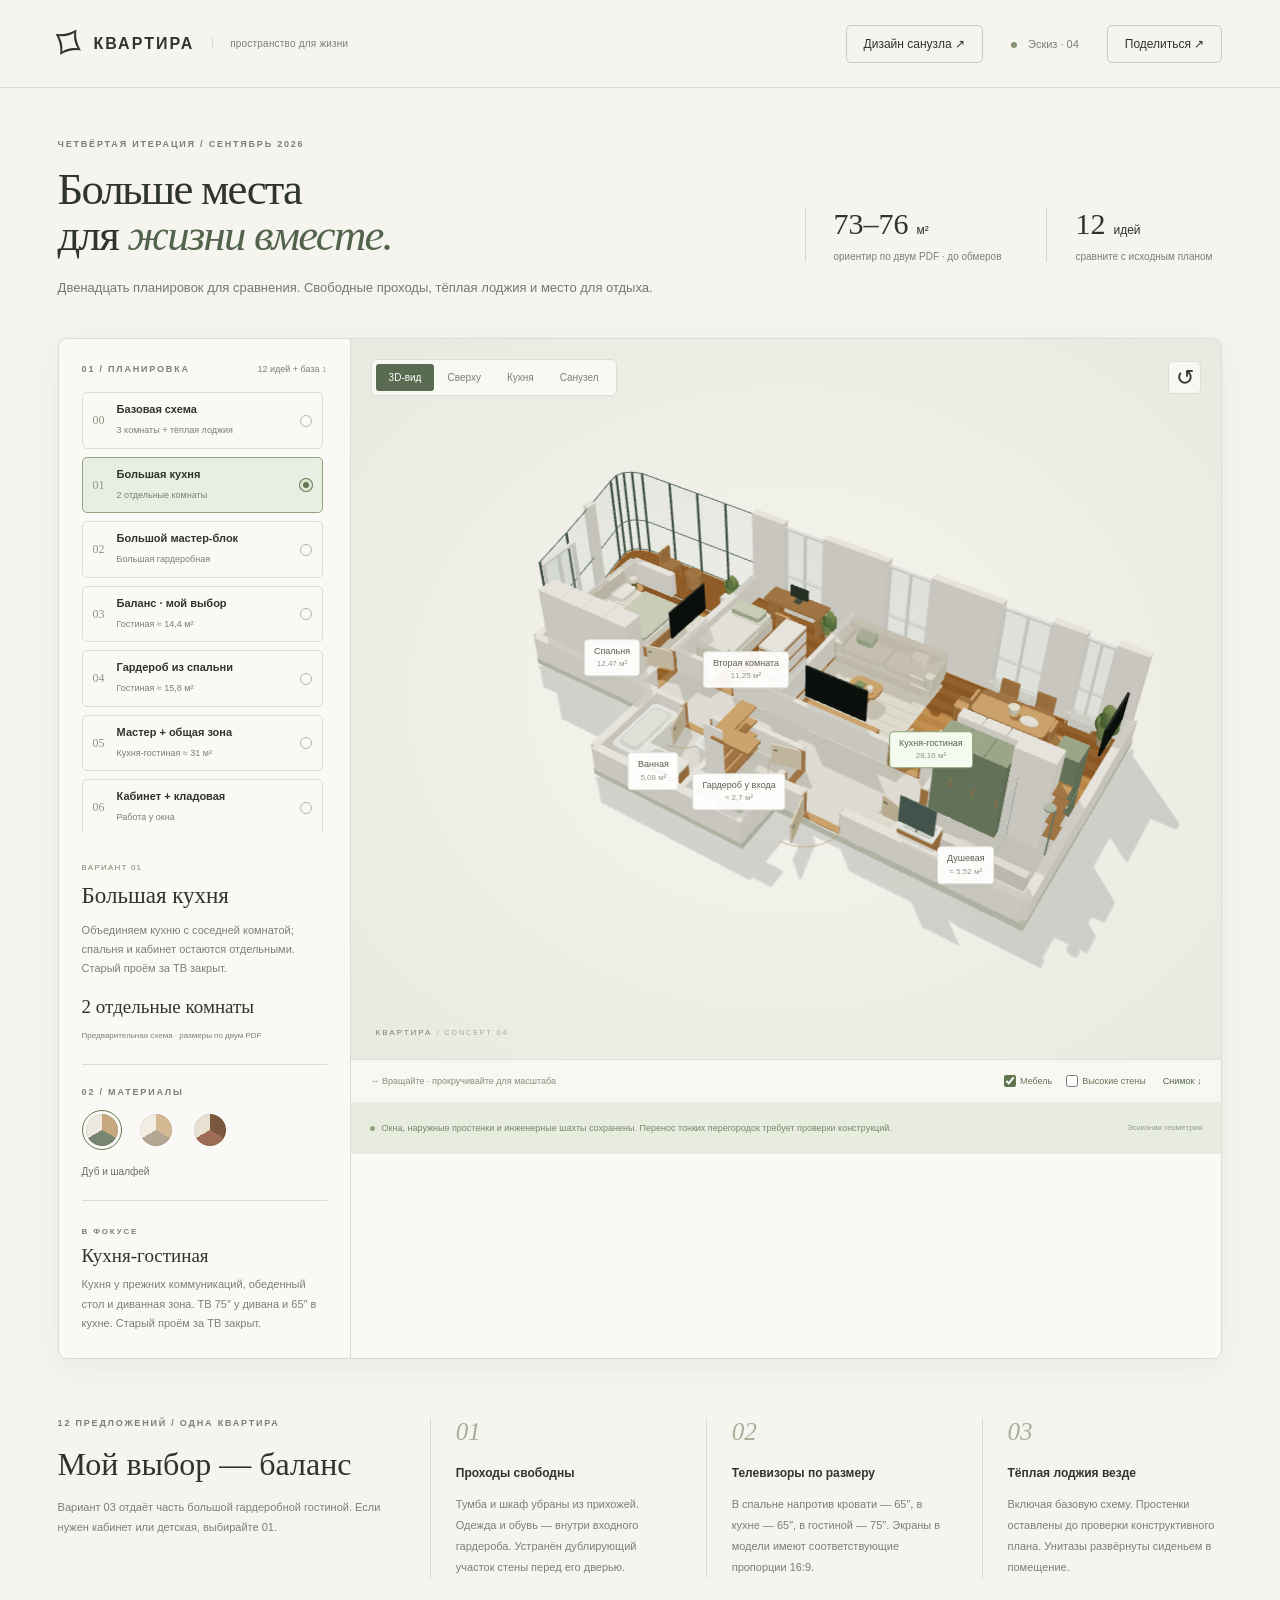
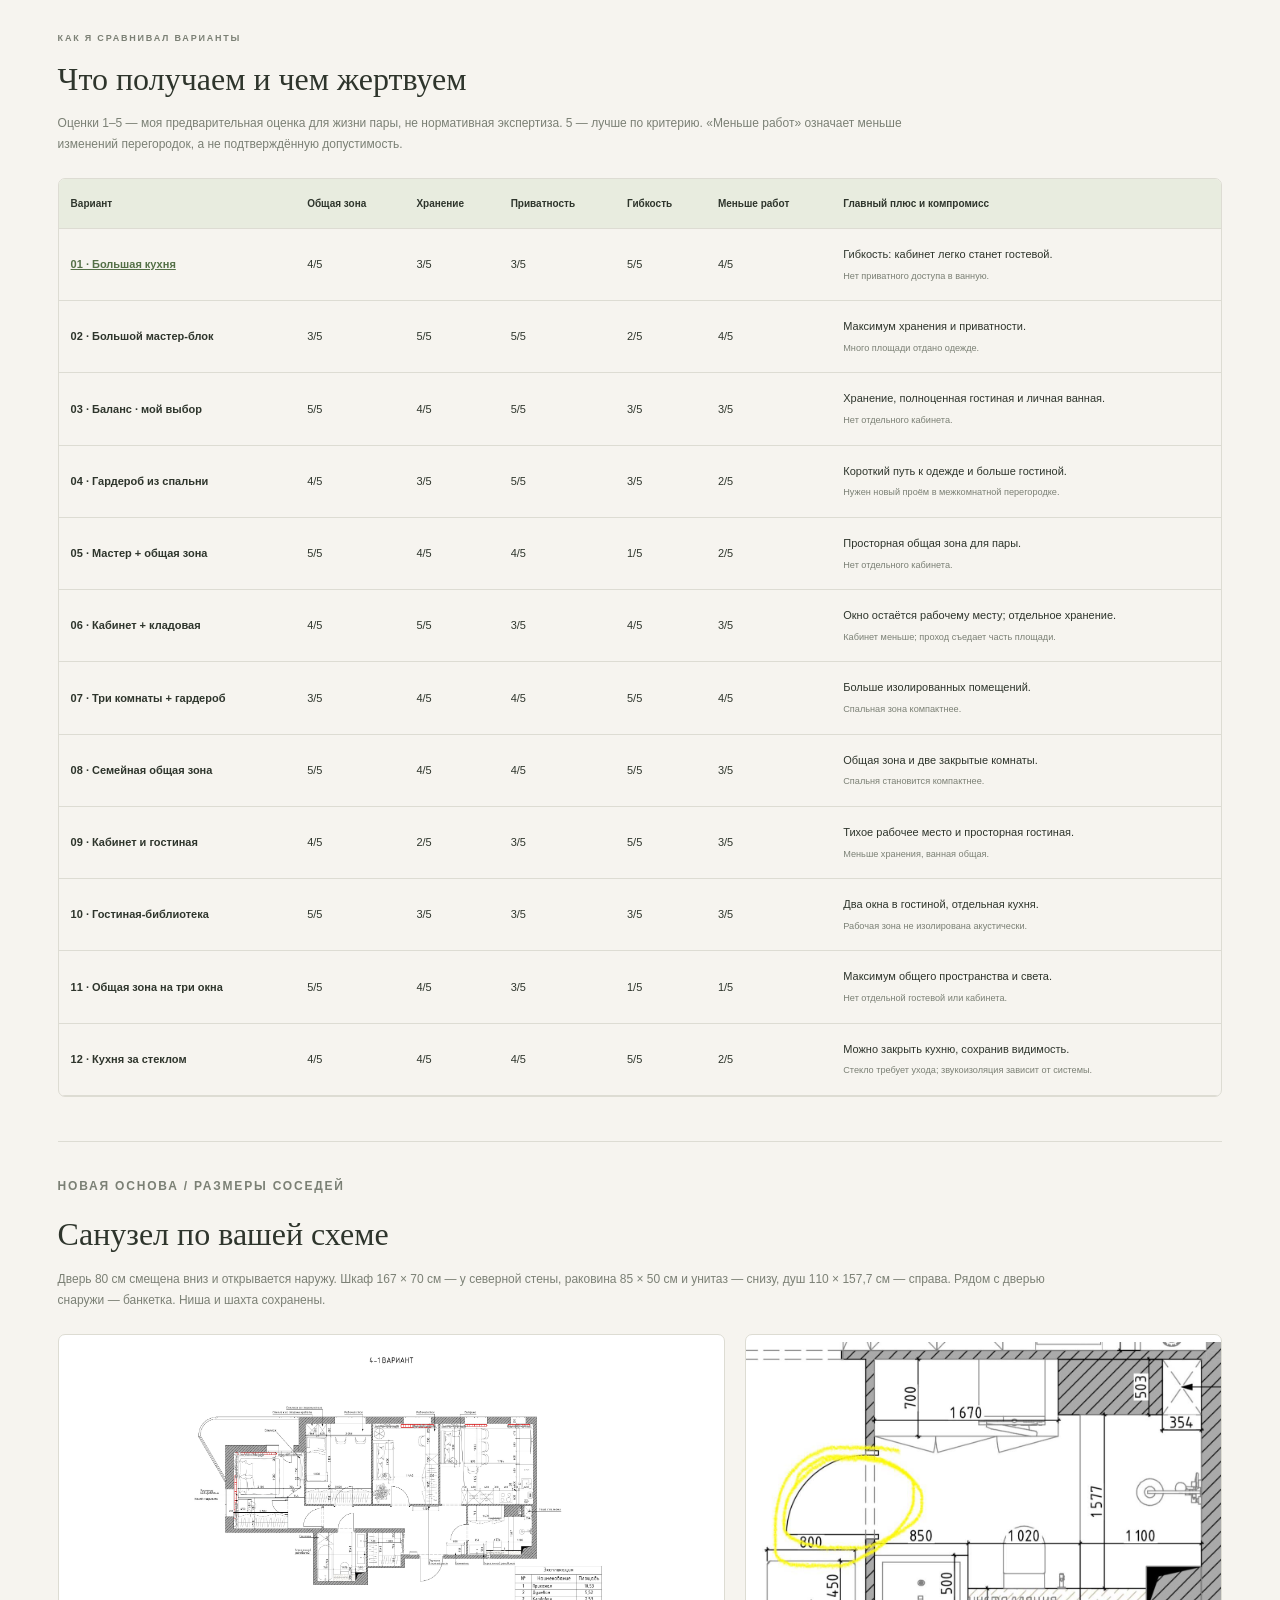
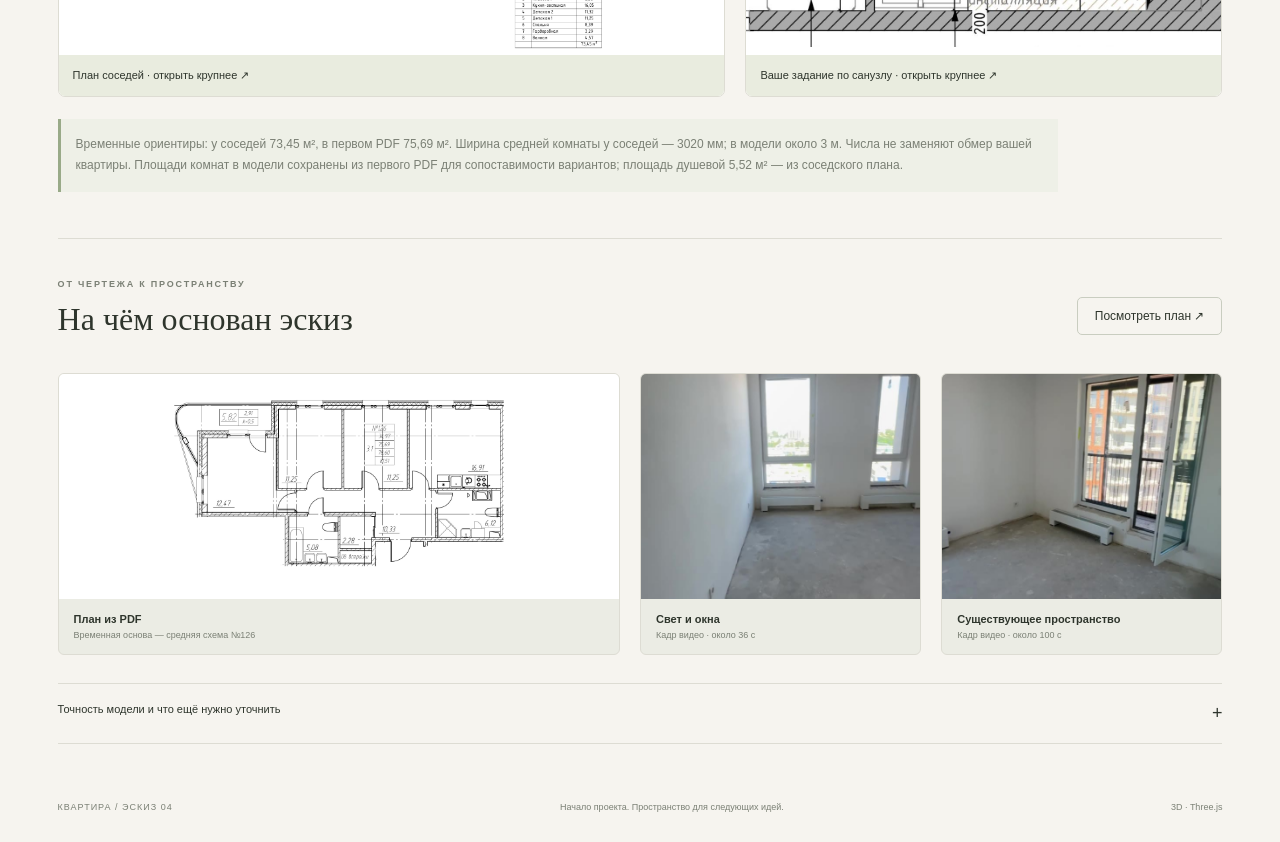
==== commit fef01560: "Add dedicated bathroom design and electrical concept page" ====
--- a/index.html
+++ b/index.html
@@ -1,5 +1,5 @@
 <!doctype html><html lang="ru"><head><meta charset="UTF-8"><meta name="viewport" content="width=device-width,initial-scale=1"><meta name="theme-color" content="#f5f3ed"><title>Квартира — пространство для жизни</title><meta name="description" content="Интерактивный эскиз квартиры: из трёхкомнатной в двухкомнатную с большой кухней-гостиной."><link rel="icon" type="image/svg+xml" href="assets/favicon.svg"><link rel="stylesheet" href="style.css?v=4"><script type="importmap">{"imports":{"three":"./vendor/three.module.js"}}</script></head><body>
-<header><a class="brand" href="#" aria-label="Квартира — начало"><span class="brand-icon">⌑</span> КВАРТИРА<span class="brand-sub">пространство для жизни</span></a><div class="header-right"><span class="status"><i></i> Эскиз · 04</span><button id="share" class="button">Поделиться ↗</button></div></header>
+<header><a class="brand" href="#" aria-label="Квартира — начало"><span class="brand-icon">⌑</span> КВАРТИРА<span class="brand-sub">пространство для жизни</span></a><div class="header-right"><a class="button" href="bathroom.html">Дизайн санузла ↗</a><span class="status"><i></i> Эскиз · 04</span><button id="share" class="button">Поделиться ↗</button></div></header>
 <main><section class="intro"><div><p class="eyebrow">ЧЕТВЁРТАЯ ИТЕРАЦИЯ / СЕНТЯБРЬ 2026</p><h1>Больше места<br>для <em>жизни вместе.</em></h1><p class="lede">Двенадцать планировок для сравнения.<br class="mobile-break"> Свободные проходы, тёплая лоджия и место для отдыха.</p></div><div class="intro-stats"><div><strong>73–76<span>м²</span></strong><small>ориентир по двум PDF · до обмеров</small></div><div><strong>12<span>идей</span></strong><small>сравните с исходным планом</small></div></div></section>
 <section class="workspace" aria-label="Интерактивная модель квартиры"><aside class="sidebar"><div class="side-heading"><span class="eyebrow">01 / ПЛАНИРОВКА</span><span class="small-label">12 идей + база ↕</span></div><div class="variants" role="group" aria-label="Варианты планировки">
 <button class="variant" data-variant="original" aria-pressed="false"><span class="variant-number">00</span><span><b>Как сейчас</b><small>3 комнаты + кухня 16,91 м²</small></span><span class="radio"></span></button>
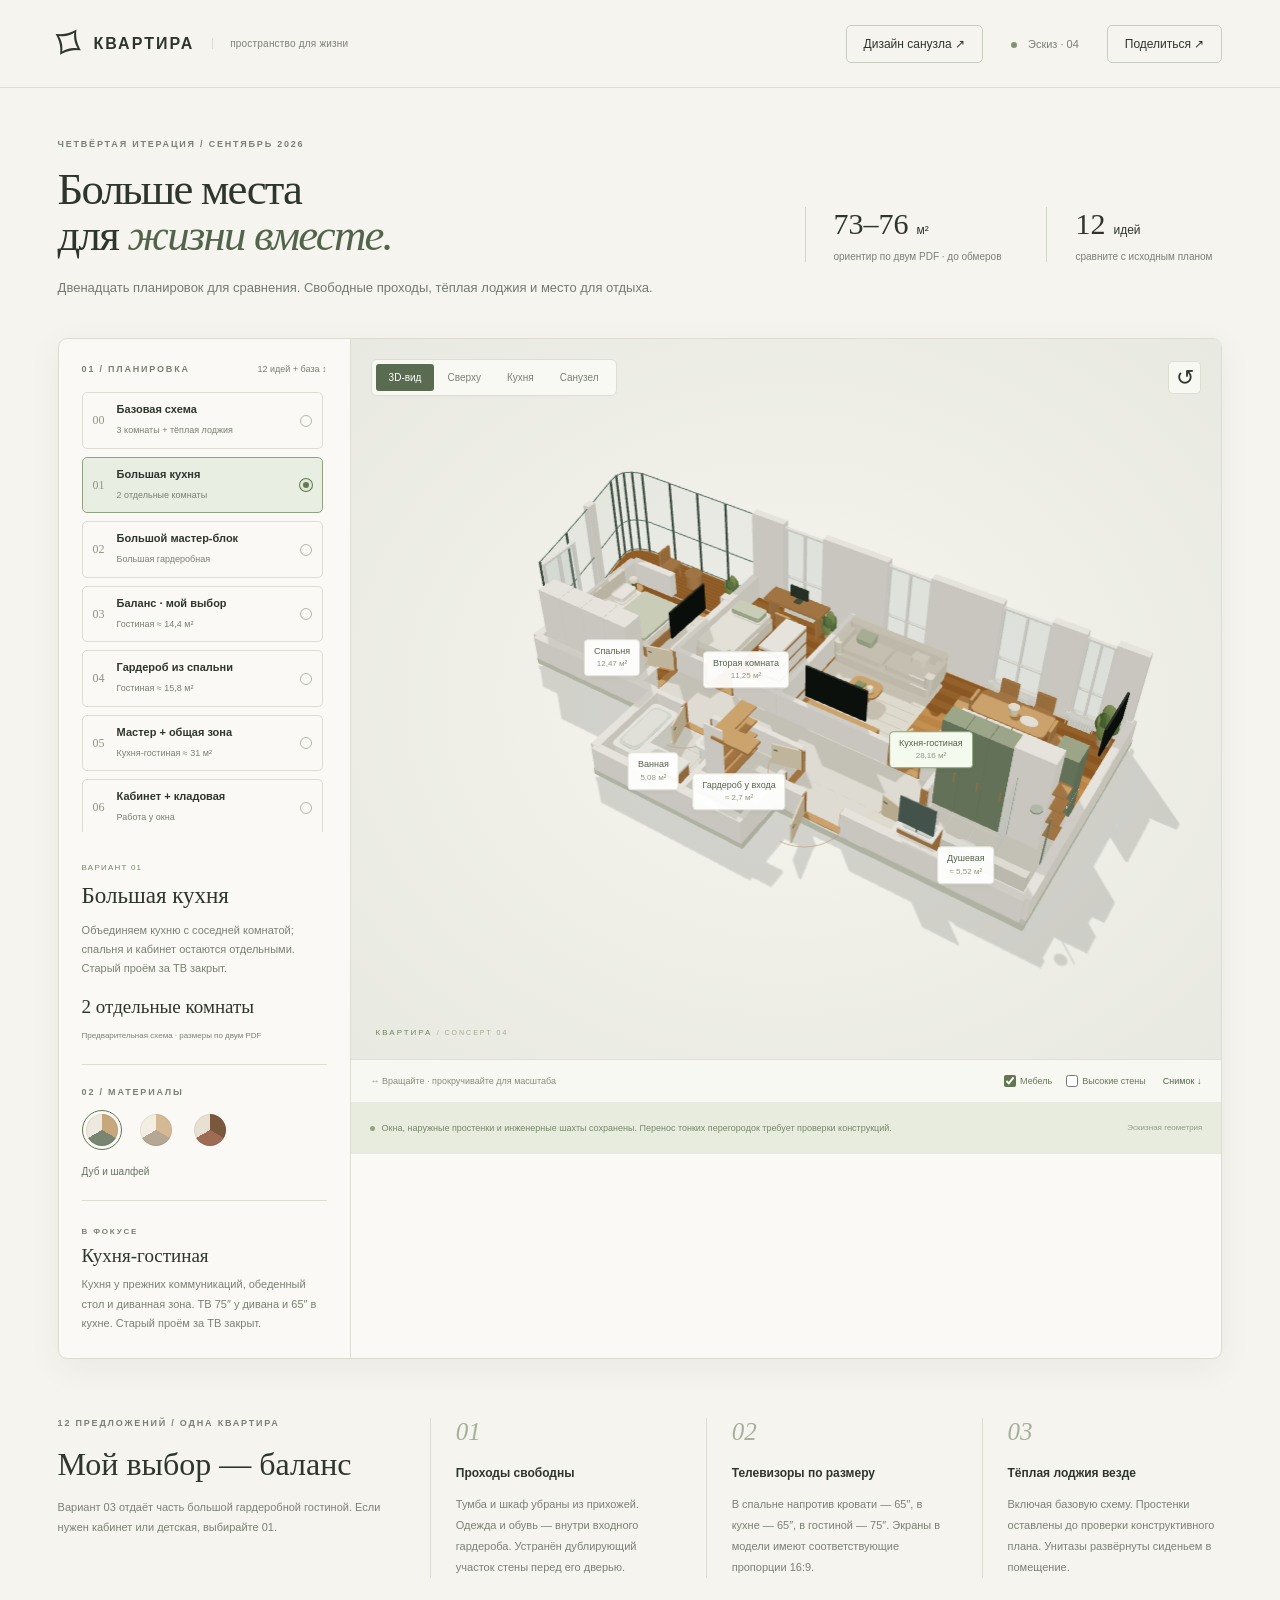
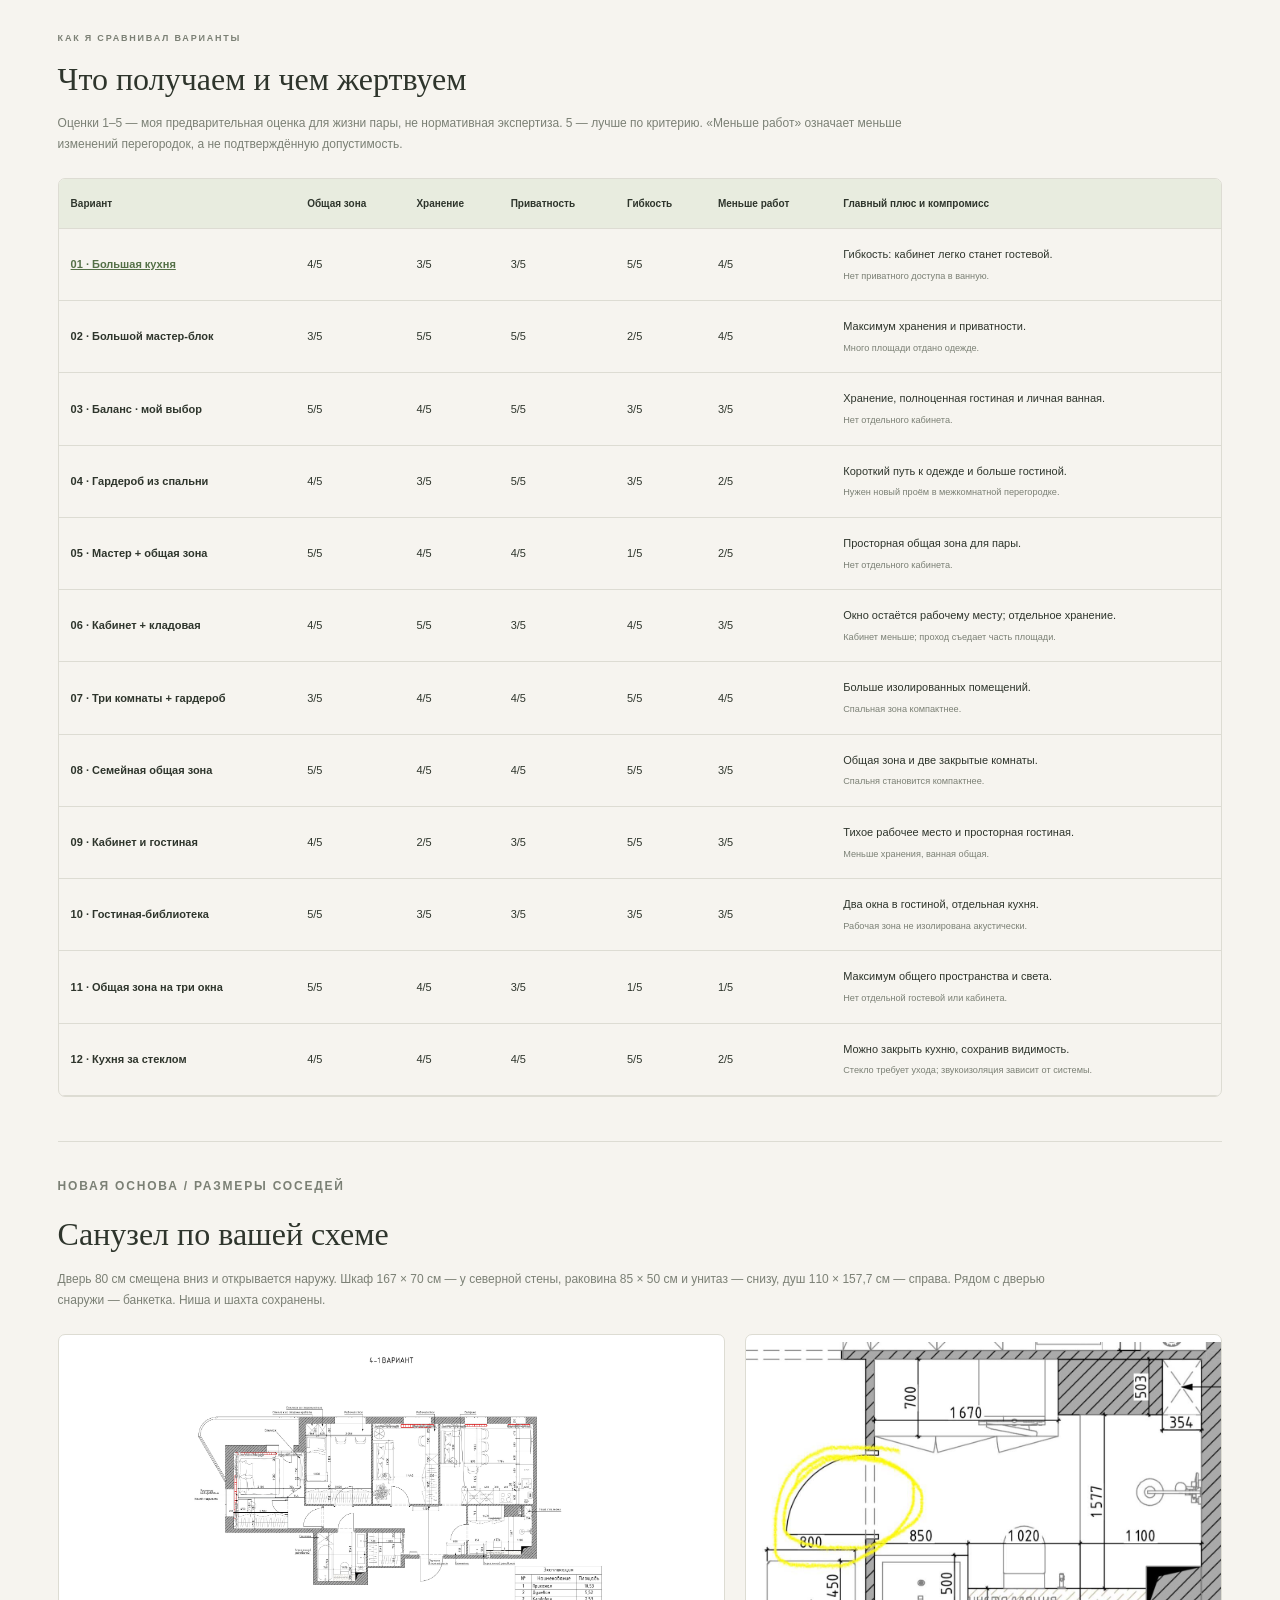
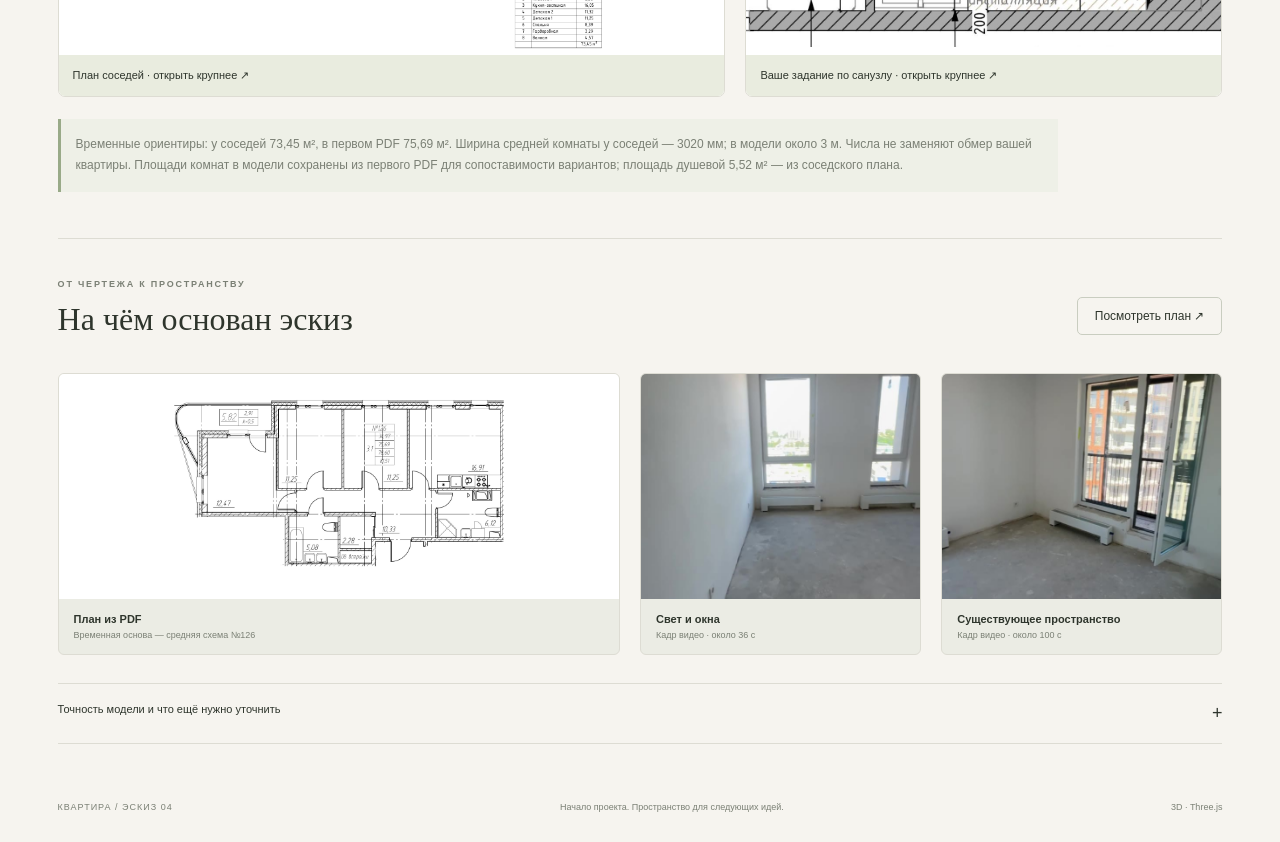
==== commit 19f766f0: "Fix bathroom geometry and add three detailed design studies" ====
--- a/index.html
+++ b/index.html
@@ -1,5 +1,5 @@
 <!doctype html><html lang="ru"><head><meta charset="UTF-8"><meta name="viewport" content="width=device-width,initial-scale=1"><meta name="theme-color" content="#f5f3ed"><title>Квартира — пространство для жизни</title><meta name="description" content="Интерактивный эскиз квартиры: из трёхкомнатной в двухкомнатную с большой кухней-гостиной."><link rel="icon" type="image/svg+xml" href="assets/favicon.svg"><link rel="stylesheet" href="style.css?v=4"><script type="importmap">{"imports":{"three":"./vendor/three.module.js"}}</script></head><body>
-<header><a class="brand" href="#" aria-label="Квартира — начало"><span class="brand-icon">⌑</span> КВАРТИРА<span class="brand-sub">пространство для жизни</span></a><div class="header-right"><a class="button" href="bathroom.html">Дизайн санузла ↗</a><span class="status"><i></i> Эскиз · 04</span><button id="share" class="button">Поделиться ↗</button></div></header>
+<header><a class="brand" href="#" aria-label="Квартира — начало"><span class="brand-icon">⌑</span> КВАРТИРА<span class="brand-sub">пространство для жизни</span></a><div class="header-right"><a class="button" href="bathroom.html?v=3">Дизайн санузла ↗</a><span class="status"><i></i> Эскиз · 04</span><button id="share" class="button">Поделиться ↗</button></div></header>
 <main><section class="intro"><div><p class="eyebrow">ЧЕТВЁРТАЯ ИТЕРАЦИЯ / СЕНТЯБРЬ 2026</p><h1>Больше места<br>для <em>жизни вместе.</em></h1><p class="lede">Двенадцать планировок для сравнения.<br class="mobile-break"> Свободные проходы, тёплая лоджия и место для отдыха.</p></div><div class="intro-stats"><div><strong>73–76<span>м²</span></strong><small>ориентир по двум PDF · до обмеров</small></div><div><strong>12<span>идей</span></strong><small>сравните с исходным планом</small></div></div></section>
 <section class="workspace" aria-label="Интерактивная модель квартиры"><aside class="sidebar"><div class="side-heading"><span class="eyebrow">01 / ПЛАНИРОВКА</span><span class="small-label">12 идей + база ↕</span></div><div class="variants" role="group" aria-label="Варианты планировки">
 <button class="variant" data-variant="original" aria-pressed="false"><span class="variant-number">00</span><span><b>Как сейчас</b><small>3 комнаты + кухня 16,91 м²</small></span><span class="radio"></span></button>
@@ -12,4 +12,4 @@
 <section class="below"><div class="section-intro"><p class="eyebrow">12 ПРЕДЛОЖЕНИЙ / ОДНА КВАРТИРА</p><h2>Мой выбор — баланс</h2><p>Вариант 03 отдаёт часть большой гардеробной гостиной. Если нужен кабинет или детская, выбирайте 01.</p></div><div class="idea-card"><span>01</span><h3>Проходы свободны</h3><p>Тумба и шкаф убраны из прихожей. Одежда и обувь — внутри входного гардероба. Устранён дублирующий участок стены перед его дверью.</p></div><div class="idea-card"><span>02</span><h3>Телевизоры по размеру</h3><p>В спальне напротив кровати — 65″, в кухне — 65″, в гостиной — 75″. Экраны в модели имеют соответствующие пропорции 16:9.</p></div><div class="idea-card"><span>03</span><h3>Тёплая лоджия везде</h3><p>Включая базовую схему. Простенки оставлены до проверки конструктивного плана. Унитазы развёрнуты сиденьем в помещение.</p></div></section>
 <section class="comparison"><p class="eyebrow">КАК Я СРАВНИВАЛ ВАРИАНТЫ</p><h2>Что получаем и чем жертвуем</h2><p>Оценки 1–5 — моя предварительная оценка для жизни пары, не нормативная экспертиза. 5 — лучше по критерию. «Меньше работ» означает меньше изменений перегородок, а не подтверждённую допустимость.</p><div class="table-scroll"><table><thead><tr><th>Вариант</th><th>Общая зона</th><th>Хранение</th><th>Приватность</th><th>Гибкость</th><th>Меньше работ</th><th>Главный плюс и компромисс</th></tr></thead><tbody id="comparison-body"></tbody></table></div></section>
 <section class="reference-update"><p class="eyebrow">НОВАЯ ОСНОВА / РАЗМЕРЫ СОСЕДЕЙ</p><h2>Санузел по вашей схеме</h2><p>Дверь 80 см смещена вниз и открывается наружу. Шкаф 167 × 70 см — у северной стены, раковина 85 × 50 см и унитаз — снизу, душ 110 × 157,7 см — справа. Рядом с дверью снаружи — банкетка. Ниша и шахта сохранены.</p><div class="reference-grid"><a href="assets/neighbour-plan.jpg" target="_blank" rel="noreferrer"><img src="assets/neighbour-plan.jpg" alt="Размерный план соседской квартиры: вариант 4-1, площадь 73,45 м²"><span>План соседей · открыть крупнее ↗</span></a><a href="assets/shower-reference.jpg" target="_blank" rel="noreferrer"><img src="assets/shower-reference.jpg" alt="Схема санузла с отмеченной дверью и размерами сантехники"><span>Ваше задание по санузлу · открыть крупнее ↗</span></a></div><p class="reference-note">Временные ориентиры: у соседей 73,45 м², в первом PDF 75,69 м². Ширина средней комнаты у соседей — 3020 мм; в модели около 3 м. Числа не заменяют обмер вашей квартиры. Площади комнат в модели сохранены из первого PDF для сопоставимости вариантов; площадь душевой 5,52 м² — из соседского плана.</p></section><section class="sources"><div class="source-header"><div><p class="eyebrow">ОТ ЧЕРТЕЖА К ПРОСТРАНСТВУ</p><h2>На чём основан эскиз</h2></div><button class="button" id="open-plan">Посмотреть план ↗</button></div><div class="source-grid"><figure class="plan-card"><img src="assets/plan.jpg" alt="Исходный план: три комнаты, кухня, два санузла, кладовая и лоджия" loading="lazy"><figcaption><b>План из PDF</b><span>Временная основа — средняя схема №126</span></figcaption></figure><figure><img src="assets/interior-01.jpg" alt="Высокие узкие окна и радиаторы в квартире до ремонта" loading="lazy"><figcaption><b>Свет и окна</b><span>Кадр видео · около 36 с</span></figcaption></figure><figure><img src="assets/interior-02.jpg" alt="Предчистовая отделка и выход из комнаты на лоджию" loading="lazy"><figcaption><b>Существующее пространство</b><span>Кадр видео · около 100 с</span></figcaption></figure></div><details><summary>Точность модели и что ещё нужно уточнить <span>+</span></summary><div class="details-content"><p>В PDF три близких плана: №198, №126 и №54. Номер вашей квартиры ещё не подтверждён. За временную основу взята схема №126: 75,69 м² без лоджии и 78,60 м² с коэффициентом лоджии. Лоджия фактически 5,82 м².</p><p>Площади в интерфейсе прочитаны с чертежа. Линейные размеры ориентированы на соседский PDF; часть геометрии, толщина стен и проёмы остаются приблизительными; высота 2,75 м принята для визуализации. Просмотрены 18 кадров видео длительностью 2:20; аудио не транскрибировано.</p><p>Объединение — гипотеза для обсуждения. До ремонта нужно подтвердить конструкцию перегородки, инженерные ограничения, тип плиты и допустимость перепланировки. Мокрые зоны сохранены. Во всех схемах лоджия показана тёплой: оконно-дверное заполнение демонтировано, простенки оставлены. В легенде PDF несущие стены не обозначены; их статус и возможность дальнейшего демонтажа требуют конструктивного плана. Для этих эскизов межкомнатные перегородки считаются переносимыми по вашему подтверждению; толстые стены и шахты закреплены одинаково во всех схемах. Статус конструкций перед ремонтом необходимо подтвердить. Санузел откалиброван по размерам соседского PDF и размещению на присланной картинке. Входной гардероб расширен на 28 см в сторону коридора ради удобного входа. Значком ≈ отмечены площади, оценённые по эскизной геометрии. Это не строительный проект.</p></div></details></section>
-<footer><span>КВАРТИРА / ЭСКИЗ 04</span><span>Начало проекта. Пространство для следующих идей.</span><a href="https://threejs.org/" target="_blank" rel="noreferrer">3D · Three.js</a></footer></main><dialog id="plan-dialog"><button id="close-plan" class="button" autofocus>Закрыть ×</button><h2>Исходная схема</h2><img src="assets/plan.jpg" alt="Увеличенный план квартиры из PDF"><p>Средний план №126. Соответствие вашей квартире нужно подтвердить.</p></dialog><div id="toast" role="status" aria-live="polite"></div><script type="module" src="app.js?v=4"></script></body></html>
+<footer><span>КВАРТИРА / ЭСКИЗ 04</span><span>Начало проекта. Пространство для следующих идей.</span><a href="https://threejs.org/" target="_blank" rel="noreferrer">3D · Three.js</a></footer></main><dialog id="plan-dialog"><button id="close-plan" class="button" autofocus>Закрыть ×</button><h2>Исходная схема</h2><img src="assets/plan.jpg" alt="Увеличенный план квартиры из PDF"><p>Средний план №126. Соответствие вашей квартире нужно подтвердить.</p></dialog><div id="toast" role="status" aria-live="polite"></div><script type="module" src="app.js?v=6"></script></body></html>
